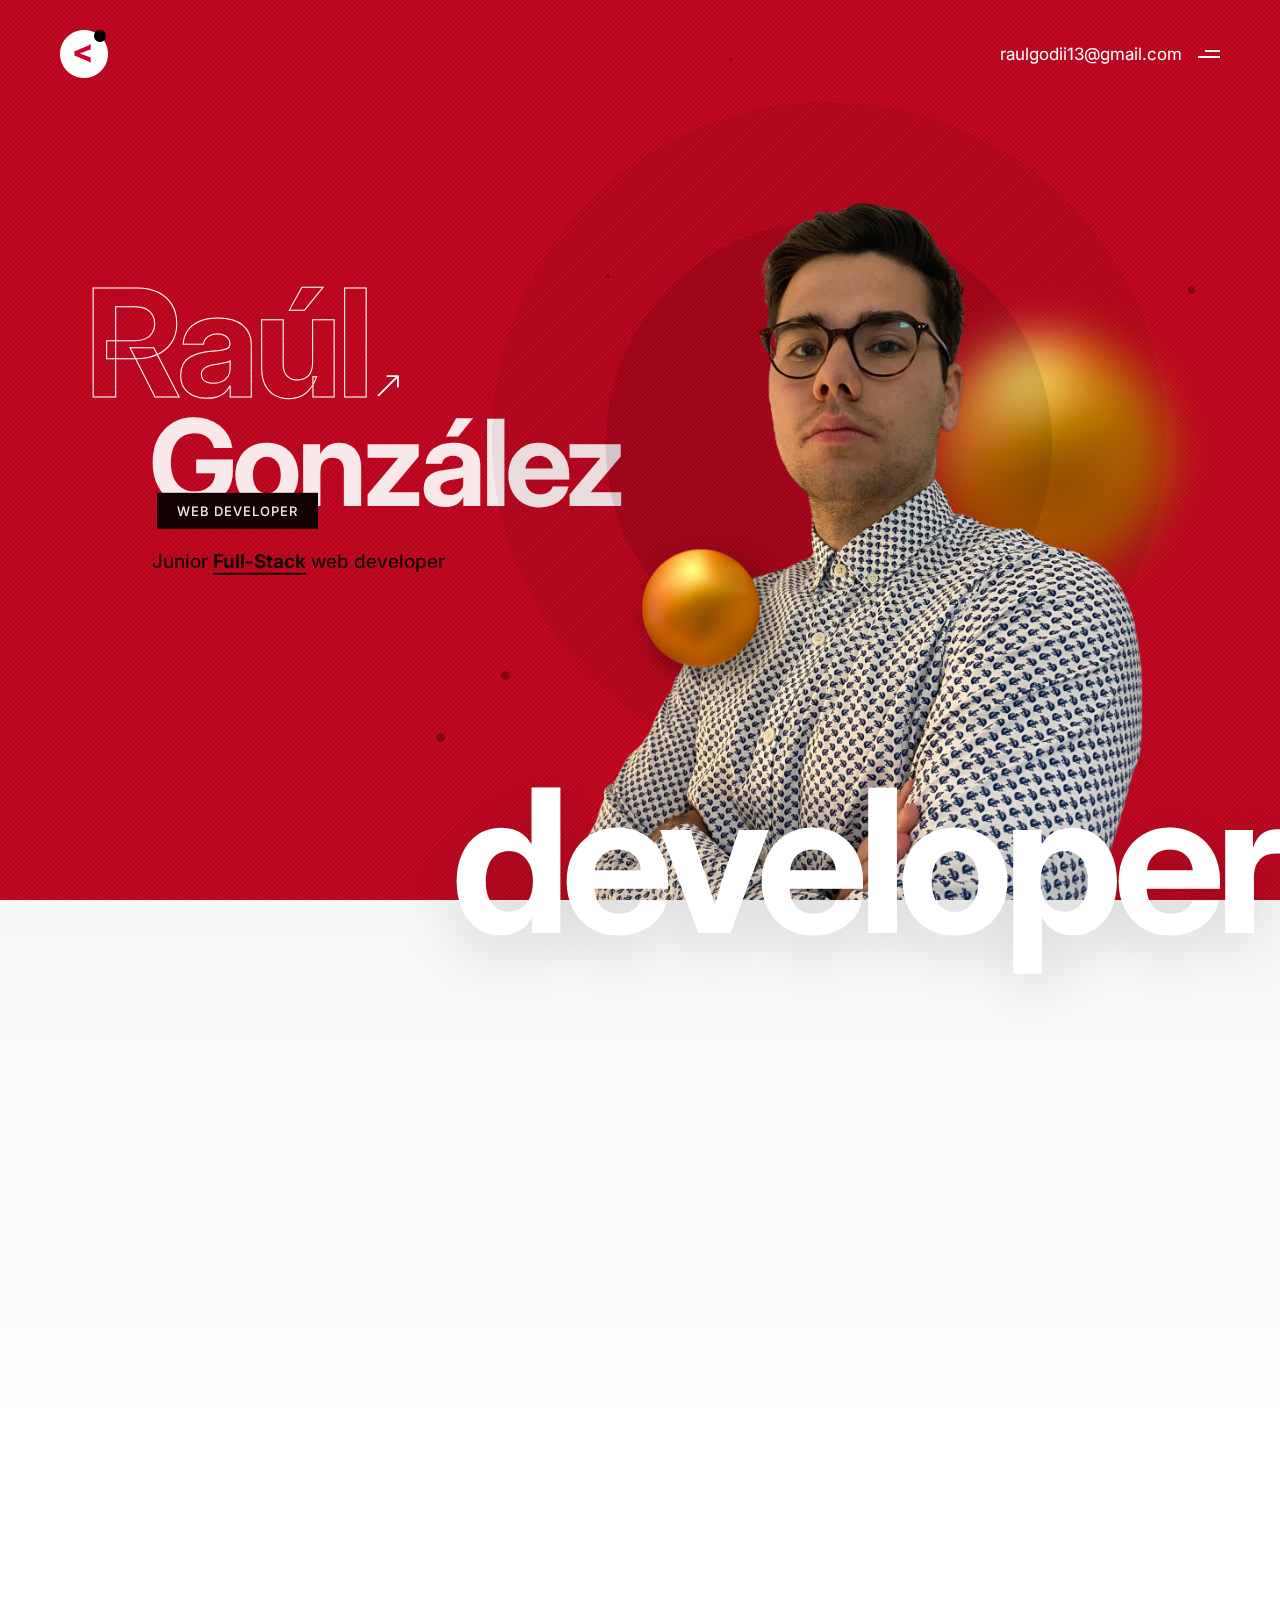
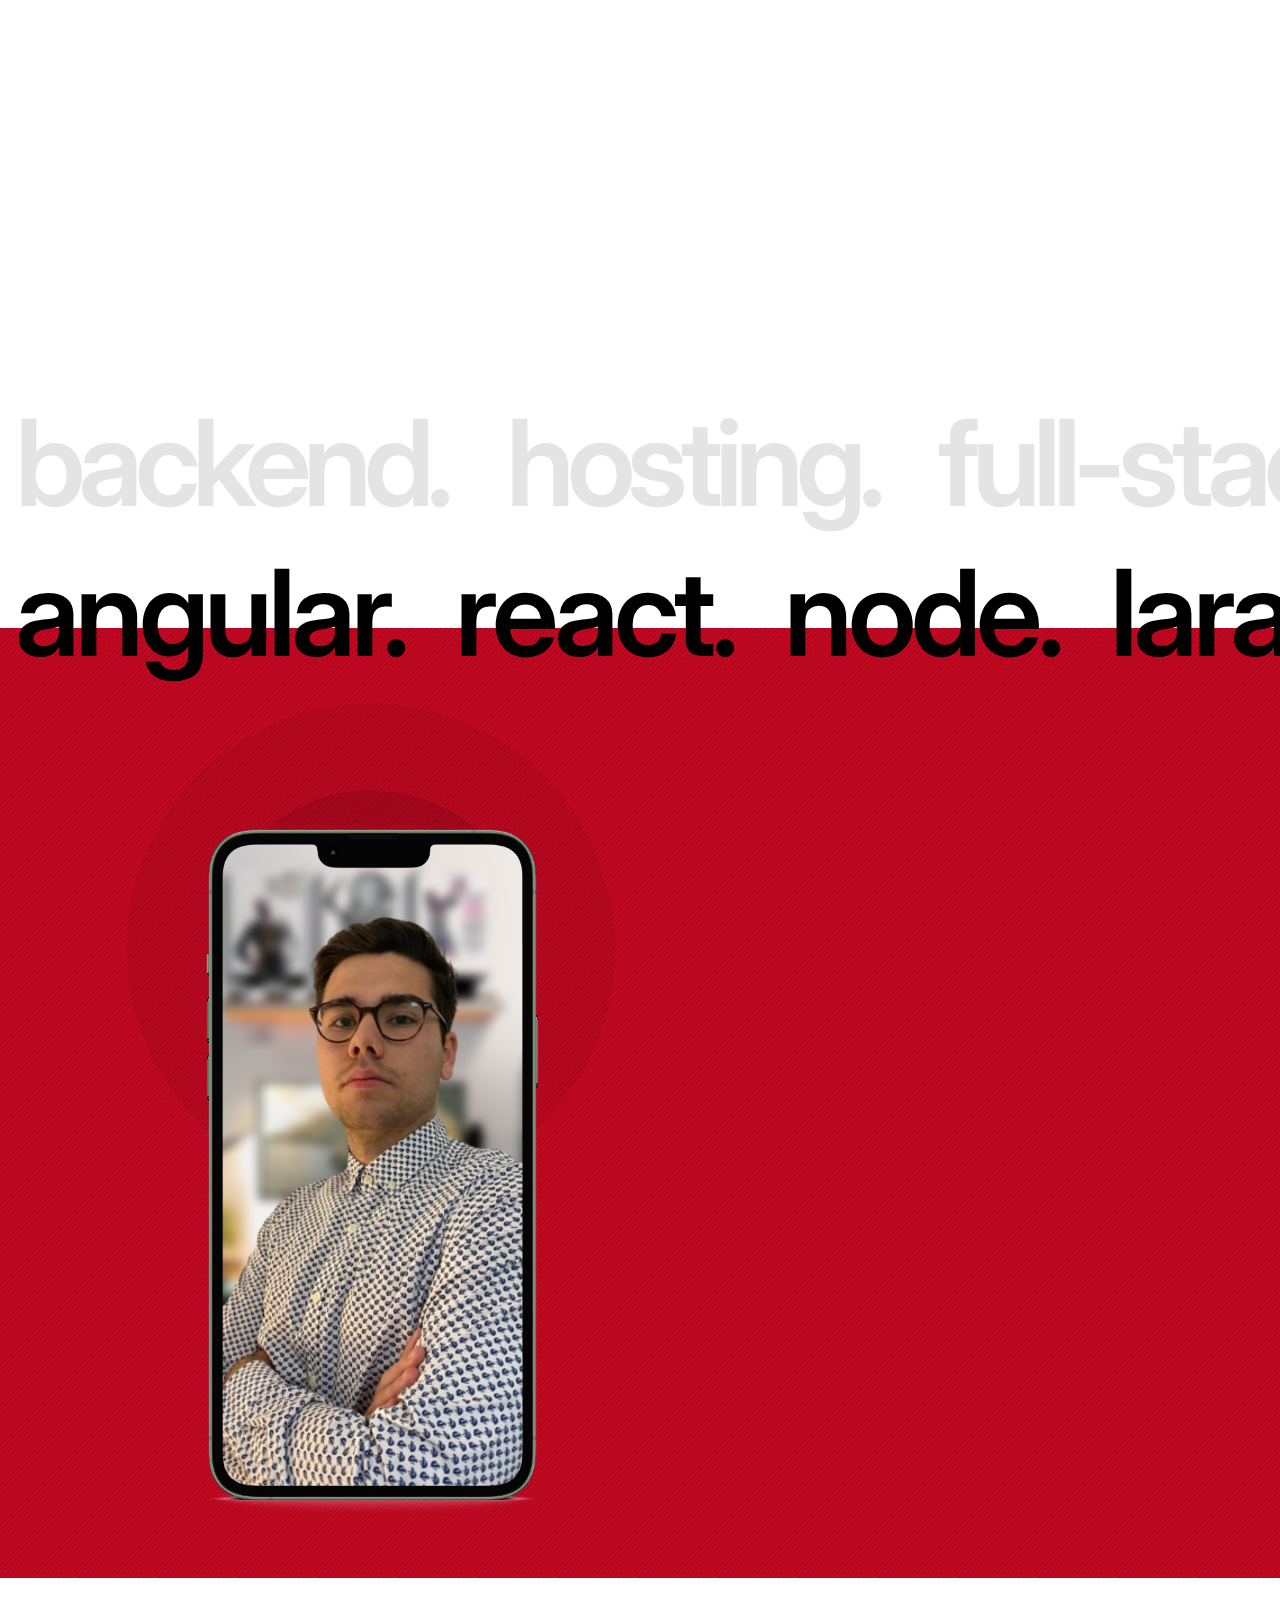
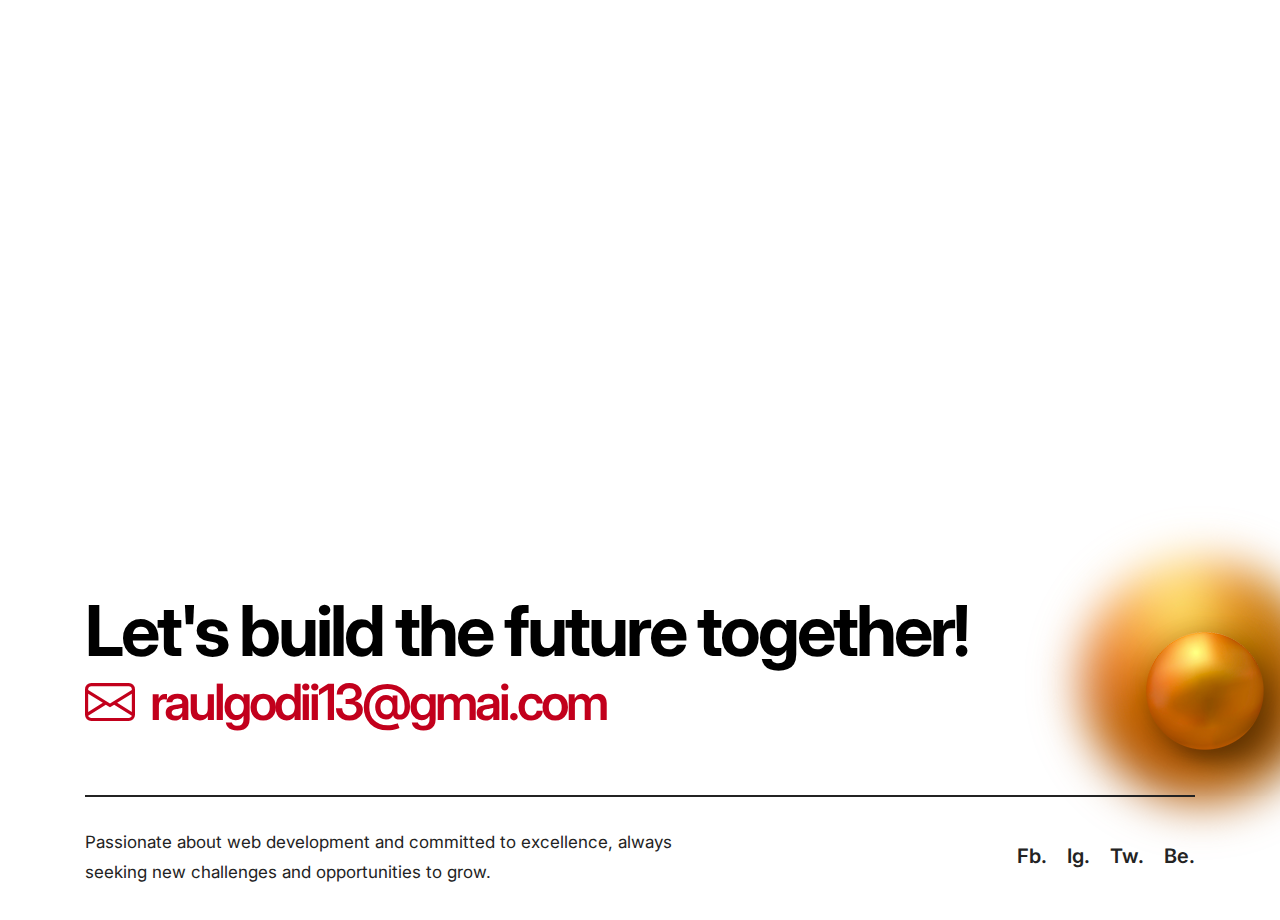
==== index.html @ 65ace3c5 "cryptotracker" ====
<!doctype html>
<html class="no-js" lang="en">

<head>
    <title>Crafto - The Multipurpose HTML5 Template</title>
    <meta charset="utf-8">
    <meta http-equiv="X-UA-Compatible" content="IE=edge" />
    <meta name="author" content="ThemeZaa">
    <meta name="viewport" content="width=device-width,initial-scale=1.0" />
    <meta name="description"
        content="Elevate your online presence with Crafto - a modern, versatile, multipurpose Bootstrap 5 responsive HTML5, SCSS template using highly creative 48+ ready demos.">
    <!-- favicon icon -->
    <link rel="shortcut icon" href="images/favicon.png">
    <link rel="apple-touch-icon" href="images/apple-touch-icon-57x57.png">
    <link rel="apple-touch-icon" sizes="72x72" href="images/apple-touch-icon-72x72.png">
    <link rel="apple-touch-icon" sizes="114x114" href="images/apple-touch-icon-114x114.png">
    <!-- google fonts preconnect -->
    <link rel="preconnect" href="https://fonts.googleapis.com" crossorigin>
    <link rel="preconnect" href="https://fonts.gstatic.com" crossorigin>
    <!-- style sheets and font icons  -->
    <link rel="stylesheet" href="css/vendors.min.css" />
    <link rel="stylesheet" href="css/icon.min.css" />
    <link rel="stylesheet" href="css/style.css" />
    <link rel="stylesheet" href="css/responsive.css" />
    <link rel="stylesheet" href="css/freelancer.css" />
</head>

<body data-mobile-nav-style="classic" class="custom-cursor">
    <!-- start cursor -->
    <div class="cursor-page-inner">
        <div class="circle-cursor circle-cursor-inner"></div>
        <div class="circle-cursor circle-cursor-outer"></div>
    </div>
    <!-- end cursor -->
    <!-- start header -->
    <header>
        <!-- start navigation -->
        <nav class="navbar navbar-expand-lg header-transparent bg-transparent disable-fixed" data-header-hover="dark">
            <div class="container-fluid">
                <div class="col-auto col-lg-2 me-lg-0 me-auto">
                    <a class="navbar-brand" href="index.html">
                        <img src="images/demo-freelancer-logo-white.png"
                            data-at2x="images/demo-freelancer-logo-white@2x.png" alt="" class="default-logo">
                        <img src="images/demo-freelancer-logo-white.png"
                            data-at2x="images/demo-freelancer-logo-white@2x.png" alt="" class="alt-logo">
                        <img src="images/demo-freelancer-logo-white.png"
                            data-at2x="images/demo-freelancer-logo-white@2x.png" alt="" class="mobile-logo">
                    </a>
                </div>
                <div class="col-auto col-lg-3 text-end lg-pe-0">
                    <div class="header-icon">
                        <a href="mailto:raulgodii13@gmail.com" class="text-white">raulgodii13@gmail.com</a>
                        <div class="header-push-button hamburger-push-button icon sm-pe-15px">
                            <div class="push-button">
                                <span></span>
                                <span></span>
                            </div>
                        </div>
                    </div>
                </div>
            </div>
        </nav>
        <!-- end navigation -->
        <!-- start hamburger menu -->
        <div class="push-menu hamburger-nav header-dark hamburger-menu-half bg-dark-gray md-w-60 sm-w-100"
            style="background-image: url(images/demo-gym-and-fitness-menu-bg.jpg)">
            <span class="close-menu text-dark-gray bg-white"><i class="fa-solid fa-xmark"></i></span>
            <div class="d-flex flex-column justify-content-center h-100 ps-18 pb-12 xxl-p-12 sm-p-20px">
                <div class="hamburger-menu menu-list-wrapper w-80 lg-w-100 lg-no-margin sm-mt-auto sm-mb-auto"
                    data-scroll-options='{ "theme": "light" }'>
                    <ul class="menu-item-list fw-500 p-0">
                        <li class="menu-item"><a href="#home" class="inner-link nav-link">Home</a></li>
                        <li class="menu-item"><a href="#about" class="inner-link nav-link">About</a></li>
                        <li class="menu-item"><a href="#work" class="inner-link nav-link">Work</a></li>
                        <li class="menu-item"><a href="#expertise" class="inner-link nav-link">Expertise</a></li>
                        <li class="menu-item"><a href="#awards" class="inner-link nav-link">Awards</a></li>
                        <li class="menu-item"><a href="#contact" class="inner-link nav-link">Contact</a></li>
                    </ul>
                </div>
                <div class="w-90 xxl-w-100 d-none d-lg-inline-block">
                    <div class="row row-cols-1 row-cols-xl-2 menu-address">
                        <div class="col">
                            <span class="text-white fs-16 ls-05px">Contact information</span>
                            <div class="h-1px w-90 lg-w-100 bg-white-transparent-extra-light mt-15px mb-15px"></div>
                            <p class="fs-15 lh-26 w-90 xl-w-100 text-white fw-300">Valdepeñas, CR, España</p>
                        </div>
                        <div class="col">
                            <span class="text-white fs-16 ls-05px">Connect with me</span>
                            <div class="h-1px w-90 xxl-w-100 bg-white-transparent-extra-light mt-15px mb-15px"></div>
                            <p class="fs-15 lh-28 w-90 xxl-w-100 lg-mb-0 fw-300"><a href="mailto:raulgodii13@gmail.com"
                                    class="d-block text-white text-white-hover">raulgodii13@gmail.com</a><a
                                    href="tel:12345678910" class="text-white text-white-hover">+34 694 46 24 79</a></p>
                        </div>
                    </div>
                </div>
                <div class="w-90 xxl-w-100 d-none d-lg-inline-block">
                    <div class="menu-address d-flex align-items-center justify-content-center gap-3">
                        <a href="http://www.linkedin.com" target="_blank"><i
                                class="fa-brands fa-linkedin-in"></i><span></span></a>
                        <a href="http://www.instagram.com" target="_blank"><i
                                class="fa-brands fa-github"></i><span></span></a>
                    </div>
                </div>
            </div>
        </div>
        <!-- end hamburger menu -->
    </header>
    <!-- end header -->
    <!-- start section -->
    <section
        class="full-screen magic-cursor ipad-top-space-margin md-p-0 round-cursor bg-base-color bg-sliding-line overflow-hidden position-relative md-h-850px sm-h-750px"
        id="home">
        <div id="particles-style-01" class="h-100 position-absolute left-0px top-0 w-100" data-particle="true"
            data-particle-options='{"particles": {"number": {"value": 15,"density": {"enable": true,"value_area": 2000}},"color": {"value": ["#000000", "#000000", "#000000", "#000000", "#000000"]},"shape": {"type": "circle","stroke":{"width":0,"color":"#000000"}},"opacity": {"value": 0.3,"random": false,"anim": {"enable": false,"speed": 1,"sync": false}},"size": {"value": 8,"random": true,"anim": {"enable": false,"sync": true}},"line_linked":{"enable":false,"distance":0,"color":"#ffffff","opacity":0.4,"width":1},"move": {"enable": true,"speed":1,"direction": "right","random": false,"straight": false}},"interactivity": {"detect_on": "canvas","events": {"onhover": {"enable": false,"mode": "repulse"},"onclick": {"enable": false,"mode": "push"},"resize": true}},"retina_detect": false}'>
        </div>
        <img src="https://via.placeholder.com/435x468"
            class="position-absolute top-35 left-minus-100px left-img d-none md-d-block"
            data-bottom-top="transform: translateY(-50px)" data-top-bottom="transform: translateY(50px)" alt="">
        <div class="container h-100">
            <div class="row align-items-start align-items-lg-center h-100">
                <div class="col-xl-7 col-lg-9 md-pt-15"
                    data-anime='{ "el": "childs", "translateY": [30, 0], "opacity": [0,1], "duration": 600, "delay": 0, "staggervalue": 300, "easing": "easeOutQuad" }'>
                    <div class="fs-150 sm-fs-120 lh-110 text-white fw-700 ls-minus-5px"><span
                            class="text-outline">Raúl</span><i
                            class="bi bi-arrow-up-right icon-very-medium lh-0 ms-5px"></i></div>
                    <div class="ps-10">
                        <div class="fs-120 sm-fs-100 text-white fw-700 ls-minus-5px">González</div>
                        <div class="top-minus-40px sm-top-minus-20px right-minus-3px sm-right-0px position-relative">
                            <span
                                class="text-white fs-13 lh-36 fw-500 bg-black ps-20px pe-20px text-uppercase d-inline-block ls-1px mb-20px mt-10px ms-5px">Web
                                Developer</span>
                            <div class="fs-19 lh-26 text-black fw-500 w-65 md-w-70 sm-w-100">Junior <span
                                    class="fw-700 text-decoration-line-bottom-medium text-black">Full-Stack</span> web
                                developer</div>
                        </div>
                    </div>
                </div>
                <div
                    class="position-absolute right-100px bottom-minus-100px w-55 md-w-60 xs-w-100 md-right-150px xs-right-0px">
                    <img src="images/demo-freelancer-03.png" class="position-absolute top-20 right-minus-50px" alt=""
                        data-bottom-top="transform: translateY(-150px)" data-top-bottom="transform: translateY(150px)">
                    <img src="images/demo-freelancer-04.png"
                        class="position-absolute top-50 left-150px z-index-9 animation-float" alt=""
                        data-bottom-top="transform: translateY(-50px)" data-top-bottom="transform: translateY(50px)">
                    <div class="atropos" data-atropos>
                        <div class="atropos-scale">
                            <div class="atropos-rotate">
                                <div class="atropos-inner text-center">
                                    <div data-atropos-offset="-5" class="position-absolute left-0px right-0px">
                                        <img src="images/demo-freelancer-01.png" alt="">
                                    </div>
                                    <img data-atropos-offset="5" class="position-relative max-h" src="images/me.png"
                                        alt="">
                                </div>
                            </div>
                        </div>
                    </div>
                </div>
            </div>
        </div>
    </section>
    <!-- end section -->
    <!-- start section -->
    <section id="about" class="big-section bg-gradient-top-very-light-gray pb-0 sm-pt-0">
        <div class="overlap-section mb-2 top-minus-40px position-relative z-index-9 md-mb-0">
            <div class="fs-335 text-white fw-700 ls-minus-10px md-ls-minus-5px text-end text-shadow-large">developer
            </div>
        </div>
        <div class="container">
            <div class="row">
                <div class="col-12">
                    <div class="row align-items-center mb-6"
                        data-anime='{ "opacity": [0,1], "duration": 600, "delay": 0, "staggervalue": 300, "easing": "easeOutQuad" }'>
                        <div class="col-10">
                            <span class="text-base-color fw-700 text-uppercase fs-14 ls-05px">About Raúl González</span>
                        </div>
                        <div class="col-2 text-end">
                            <span class="text-base-color fs-14 fw-700">01</span>
                        </div>
                        <div class="col-12 mt-5px">
                            <div class="separator-line-2px w-100 d-block bg-base-color"></div>
                        </div>
                    </div>
                    <div class="row mb-6">
                        <div class="col-xl-4 col-lg-5"
                            data-anime='{ "el": "childs", "translateY": [30, 0], "opacity": [0,1], "duration": 600, "delay": 0, "staggervalue": 300, "easing": "easeOutQuad" }'>
                            <h4 class="fw-700 ls-minus-1px mb-20px">[JUNIOR] Full-Stack Web Developer
                            </h4>
                            <p class="w-85 lg-w-100">Web development lover with three years of experience.
                                <br>
                                My ambition, commitment and adaptability
                                drive me to learn and grow constantly.
                            </p>
                        </div>
                        <div class="col-xl-8 col-lg-7"
                            data-anime='{ "el": "childs", "translateY": [30, 0], "opacity": [0,1], "duration": 600, "delay": 0, "staggervalue": 300, "easing": "easeOutQuad" }'>
                            <div
                                class="row align-items-center border-bottom border-color-light-medium-gray mb-30px pb-30px">
                                <div class="col-md-3">
                                    <div class="fs-18 fw-600">Experience</div>
                                </div>
                                <div class="col-md-9 last-paragraph-no-margin">
                                    <p> Throughout my career, I have developed <strong>numerous full-stack web
                                            applications</strong>,
                                        delivering <strong>efficient and scalable solutions</strong>.</p>
                                </div>
                            </div>
                            <div
                                class="row align-items-center border-bottom border-color-light-medium-gray mb-30px pb-30px">
                                <div class="col-md-3">
                                    <div class="fs-18 fw-600">Certificates</div>
                                </div>
                                <div class="col-md-9 last-paragraph-no-margin">
                                    <p>I have completed certifications and courses in <strong>Google Workspace Add-ons,
                                            React,
                                            Laravel, Frontend Development</strong>, and hold <strong>degree in Web
                                            Development</strong></p>
                                </div>
                            </div>
                            <div class="row align-items-center">
                                <div class="col-md-3">
                                    <div class="fs-18 fw-600">Philosophy</div>
                                </div>
                                <div class="col-md-9 last-paragraph-no-margin">
                                    <p> I am <strong>dedicated, professional</strong>, and always <strong>ready to take
                                            on new challenges</strong> with a
                                        positive attitude and commitment to excellence.</p>
                                </div>
                            </div>
                        </div>
                    </div>
                    <div class="row row-cols-1 row-cols-lg-4 row-cols-md-2"
                        data-anime='{ "el": "childs", "translateY": [30, 0], "opacity": [0,1], "duration": 600, "delay": 0, "staggervalue": 300, "easing": "easeOutQuad" }'>
                        <div class="col last-paragraph-no-margin lg-mb-30px">
                            <span class="fw-600">Expertise</span>
                            <p>Designing and web</p>
                        </div>
                        <div class="col last-paragraph-no-margin lg-mb-30px">
                            <span class="fw-600">Born in</span>
                            <p>Valdepeñas, Ciudad Real</p>
                        </div>
                        <div class="col last-paragraph-no-margin sm-mb-30px">
                            <span class="fw-600">Date of birth</span>
                            <p>21 January 2003</p>
                        </div>
                        <div class="col last-paragraph-no-margin">
                            <span class="fw-600">Education</span>
                            <p>Grado Superior - DAW</p>
                        </div>
                    </div>
                </div>
            </div>
        </div>
    </section>
    <!-- end section -->
    <!-- start section -->
    <section id="work" class="pb-0">
        <div class="container">
            <div class="row">
                <div class="col-md-12">
                    <div class="row align-items-center mb-6"
                        data-anime='{ "opacity": [0,1], "duration": 600, "delay": 0, "staggervalue": 300, "easing": "easeOutQuad" }'>
                        <div class="col-10">
                            <span class="text-base-color fw-700 text-uppercase fs-14 ls-05px">Latest projects</span>
                        </div>
                        <div class="col-2 text-end">
                            <span class="text-base-color fs-14 fw-700">02</span>
                        </div>
                        <div class="col-12 mt-5px">
                            <div class="separator-line-2px w-100 d-block bg-base-color"></div>
                        </div>
                    </div>
                    <div class="row">
                        <div class="col-12 filter-content">
                            <ul class="portfolio-transform portfolio-wrapper grid grid-4col xxl-grid-4col xl-grid-4col lg-grid-4col md-grid-2col sm-grid-2col xs-grid-1col gutter-large"
                                style="position: relative; height: 1348px;">
                                <li class="grid-sizer"></li>
                                <!-- start portfolio item -->
                                <li class="grid-item grid-item-double selected digital"
                                    style="position: absolute; left: 0%; top: 0px;">
                                    <div class="portfolio-box mousetip-wrapper">
                                        <a href="cvbuilder.html">
                                            <div class="portfolio-image overflow-hidden">
                                                <img src="images/project1.png" alt="" data-no-retina="">
                                            </div>
                                            <div class="caption bg-white border-radius-4px text-uppercase alt-font"
                                                style="top: 38.5px; left: 1200px;">
                                                <span class="text-dark-gray fw-600 lh-12 d-block">CV Builder</span>
                                                <span class="fs-12 lh-initial text-medium-gray">React + Node.js</span>
                                            </div>
                                        </a>
                                    </div>
                                </li>
                                <!-- end portfolio item -->
                                <!-- start portfolio item -->
                                <li class="grid-item grid-item-double web digital"
                                    style="position: absolute; left: 50%; top: 0px;">
                                    <div class="portfolio-box mousetip-wrapper">
                                        <a href="chatonline.html">
                                            <div class="portfolio-image overflow-hidden">
                                                <img src="images/project2.png" alt="" data-no-retina="">
                                            </div>
                                            <div class="caption bg-white border-radius-4px text-uppercase alt-font"
                                                style="top: 20.5px; left: 655.5px;">
                                                <span class="text-dark-gray fw-600 lh-12 d-block">Chat Online</span>
                                                <span class="fs-12 lh-initial text-medium-gray">Node.js</span>
                                            </div>
                                        </a>
                                    </div>
                                </li>
                                <!-- end portfolio item -->
                                <!-- start portfolio item -->
                                <li class="grid-item selected branding"
                                    style="position: absolute; left: 50%; top: 344.5px;">
                                    <div class="portfolio-box mousetip-wrapper">
                                        <a href="cryptotracker.html">
                                            <div class="portfolio-image overflow-hidden">
                                                <img src="images/project3.png" alt="" data-no-retina="">
                                            </div>
                                            <div class="caption bg-white border-radius-4px text-uppercase alt-font"
                                                style="top: 124px; left: 107px;">
                                                <span class="text-dark-gray fw-600 lh-12 d-block">CryptoTracker</span>
                                                <span class="fs-12 lh-initial text-medium-gray">Angular +
                                                    Firebase</span>
                                            </div>
                                        </a>
                                    </div>
                                </li>
                                <!-- end portfolio item -->
                                <!-- start portfolio item -->
                                <li class="grid-item selected digital"
                                    style="position: absolute; left: 75%; top: 344.5px;">
                                    <div class="portfolio-box mousetip-wrapper">
                                        <a href="demo-branding-agency-single-project-slider.html">
                                            <div class="portfolio-image overflow-hidden">
                                                <img src="images/project4.png" alt="" data-no-retina="">
                                            </div>
                                            <div class="caption bg-white border-radius-4px text-uppercase alt-font">
                                                <span class="text-dark-gray fw-600 lh-12 d-block">To-Do list</span>
                                                <span class="fs-12 lh-initial text-medium-gray">Vue + Firebase</span>
                                            </div>
                                        </a>
                                    </div>
                                </li>
                                <!-- end portfolio item -->
                                <!-- start portfolio item -->
                                <li class="grid-item grid-item-double web branding"
                                    style="position: absolute; left: 0%; top: 669px;">
                                    <div class="portfolio-box mousetip-wrapper">
                                        <a href="ponggame.html">
                                            <div class="portfolio-image overflow-hidden">
                                                <img src="images/project5.png" alt="" data-no-retina="">
                                            </div>
                                            <div class="caption bg-white border-radius-4px text-uppercase alt-font"
                                                style="top: 41.5px; left: 1152px;">
                                                <span class="text-dark-gray fw-600 lh-12 d-block">Pong Game</span>
                                                <span class="fs-12 lh-initial text-medium-gray">HTML + JS + CSS</span>
                                            </div>
                                        </a>
                                    </div>
                                </li>
                                <!-- end portfolio item -->
                                <!-- start portfolio item -->
                                <li class="grid-item grid-item-double"
                                    style="position: absolute; left: 50%; top: 679px;">
                                    <div class="portfolio-box mousetip-wrapper">
                                        <a href="demo-branding-agency-single-project-slider.html">
                                            <div class="portfolio-image overflow-hidden">
                                                <img src="images/project7.png" alt="" data-no-retina="">
                                            </div>
                                            <div class="caption bg-white border-radius-4px text-uppercase alt-font">
                                                <span class="text-dark-gray fw-600 lh-12 d-block">Sticky Notes</span>
                                                <span class="fs-12 lh-initial text-medium-gray">JS + HTML + CSS</span>
                                            </div>
                                        </a>
                                    </div>
                                </li>
                                <!-- end portfolio item -->
                                <!-- start portfolio item -->
                                <li class="grid-item selected digital"
                                    style="position: absolute; left: 0%; top: 1013.5px;">
                                    <div class="portfolio-box mousetip-wrapper">
                                        <a href="demo-branding-agency-single-project-slider.html">
                                            <div class="portfolio-image overflow-hidden">
                                                <img src="images/project6.png" alt="" data-no-retina="">
                                            </div>
                                            <div class="caption bg-white border-radius-4px text-uppercase alt-font"
                                                style="top: 389px; left: 559px;">
                                                <span class="text-dark-gray fw-600 lh-12 d-block">ScreenHunt</span>
                                                <span class="fs-12 lh-initial text-medium-gray">JS + AJAX + API</span>
                                            </div>
                                        </a>
                                    </div>
                                </li>
                                <!-- end portfolio item -->
                                <!-- start portfolio item -->
                                <li class="grid-item selected branding"
                                    style="position: absolute; left: 25%; top: 1013.5px;">
                                    <div class="portfolio-box mousetip-wrapper">
                                        <a href="demo-branding-agency-single-project-slider.html">
                                            <div class="portfolio-image overflow-hidden">
                                                <img src="images/project8.png" alt="" data-no-retina="">
                                            </div>
                                            <div class="caption bg-white border-radius-4px text-uppercase alt-font"
                                                style="top: 160px; left: 535.5px;">
                                                <span class="text-dark-gray fw-600 lh-12 d-block">Portfolio
                                                    Template</span>
                                                <span class="fs-12 lh-initial text-medium-gray">HTML + CSS</span>
                                            </div>
                                        </a>
                                    </div>
                                </li>
                                <!-- end portfolio item -->
                            </ul>
                        </div>
                    </div>
                </div>
            </div>
        </div>
    </section>
    <!-- end section -->
    <!-- start section -->
    <section class="overflow-hidden position-relative half-section overlap-height pb-0">
        <div class="container-fluid overlap-gap-section">
            <div class="row position-relative">
                <div class="col swiper swiper-width-auto text-center pb-30px sm-pb-0px"
                    data-slider-options='{ "slidesPerView": "auto", "spaceBetween":60, "speed": 8000, "loop": true, "autoplay": { "delay":0, "disableOnInteraction": false }, "allowTouchMove": false, "effect": "slide" }'>
                    <div class="swiper-wrapper marquee-slide">
                        <!-- start client item -->
                        <div class="swiper-slide">
                            <div
                                class="fs-180 xl-fs-120 sm-fs-80 text-extra-medium-gray fw-600 ls-minus-8px sm-ls-minus-4px word-break-normal">
                                frontend.</div>
                        </div>
                        <!-- end client item -->
                        <!-- start client item -->
                        <div class="swiper-slide">
                            <div
                                class="fs-180 xl-fs-120 sm-fs-80 text-extra-medium-gray fw-600 ls-minus-8px sm-ls-minus-4px word-break-normal">
                                backend.</div>
                        </div>
                        <!-- end client item -->
                        <!-- end client item -->
                        <!-- start client item -->
                        <div class="swiper-slide">
                            <div
                                class="fs-180 xl-fs-120 sm-fs-80 text-extra-medium-gray fw-600 ls-minus-8px sm-ls-minus-4px word-break-normal">
                                hosting.</div>
                        </div>
                        <!-- end client item -->
                        <!-- start client item -->
                        <div class="swiper-slide">
                            <div
                                class="fs-180 xl-fs-120 sm-fs-80 text-extra-medium-gray fw-600 ls-minus-8px sm-ls-minus-4px word-break-normal">
                                full-stack.</div>
                        </div>
                        <!-- end client item -->
                        <!-- start client item -->
                        <div class="swiper-slide">
                            <div
                                class="fs-180 xl-fs-120 sm-fs-80 text-extra-medium-gray fw-600 ls-minus-8px sm-ls-minus-4px word-break-normal">
                                growth.</div>
                        </div>
                        <!-- end client item -->
                        <!-- start client item -->
                        <div class="swiper-slide">
                            <div
                                class="fs-180 xl-fs-120 sm-fs-80 text-extra-medium-gray fw-600 ls-minus-8px sm-ls-minus-4px word-break-normal">
                                web.</div>
                        </div>
                        <!-- end client item -->
                        <!-- start client item -->
                        <div class="swiper-slide">
                            <div
                                class="fs-180 xl-fs-120 sm-fs-80 text-extra-medium-gray fw-600 ls-minus-8px sm-ls-minus-4px word-break-normal">
                                development.</div>
                        </div>
                        <!-- end client item -->
                        <!-- start client item -->
                        <div class="swiper-slide">
                            <div
                                class="fs-180 xl-fs-120 sm-fs-80 text-extra-medium-gray fw-600 ls-minus-8px sm-ls-minus-4px word-break-normal">
                                efficiency.</div>
                        </div>
                        <!-- end client item -->
                    </div>
                </div>
            </div>
        </div>
    </section>
    <!-- end section -->
    <!-- start section -->
    <section class="bg-base-color bg-sliding-line position-relative pb-0">
        <div class="container-fluid overlap-section">
            <div class="row position-relative">
                <div class="col swiper swiper-width-auto text-center pb-30px sm-pb-0px"
                    data-slider-options='{ "slidesPerView": "auto", "spaceBetween":50, "speed": 8000, "loop": true, "autoplay": { "delay":0, "disableOnInteraction": false, "reverseDirection": true }, "allowTouchMove": false, "effect": "slide" }'>
                    <div class="swiper-wrapper marquee-slide">
                        <!-- start client item -->
                        <div class="swiper-slide">
                            <div
                                class="fs-150 xl-fs-120 sm-fs-80 text-black fw-600 ls-minus-5px sm-ls-minus-4px word-break-normal">
                                react.</div>
                        </div>
                        <!-- end client item -->
                        <!-- start client item -->
                        <div class="swiper-slide">
                            <div
                                class="fs-150 xl-fs-120 sm-fs-80 text-black fw-600 ls-minus-5px sm-ls-minus-4px word-break-normal">
                                node.</div>
                        </div>
                        <!-- end client item -->
                        <!-- start client item -->
                        <div class="swiper-slide">
                            <div
                                class="fs-150 xl-fs-120 sm-fs-80 text-black fw-600 ls-minus-5px sm-ls-minus-4px word-break-normal">
                                laravel.</div>
                        </div>
                        <!-- end client item -->
                        <!-- start client item -->
                        <div class="swiper-slide">
                            <div
                                class="fs-150 xl-fs-120 sm-fs-80 text-black fw-600 ls-minus-5px sm-ls-minus-4px word-break-normal">
                                wordpress.</div>
                        </div>
                        <!-- end client item -->
                        <!-- start client item -->
                        <div class="swiper-slide">
                            <div
                                class="fs-150 xl-fs-120 sm-fs-80 text-black fw-600 ls-minus-5px sm-ls-minus-4px word-break-normal">
                                php.</div>
                        </div>
                        <!-- end client item -->
                        <!-- start client item -->
                        <div class="swiper-slide">
                            <div
                                class="fs-150 xl-fs-120 sm-fs-80 text-black fw-600 ls-minus-5px sm-ls-minus-4px word-break-normal">
                                javascript.</div>
                        </div>
                        <!-- end client item -->
                        <!-- start client item -->
                        <div class="swiper-slide">
                            <div
                                class="fs-150 xl-fs-120 sm-fs-80 text-black fw-600 ls-minus-5px sm-ls-minus-4px word-break-normal">
                                vue.</div>
                        </div>
                        <!-- end client item -->
                        <!-- start client item -->
                        <div class="swiper-slide">
                            <div
                                class="fs-150 xl-fs-120 sm-fs-80 text-black fw-600 ls-minus-5px sm-ls-minus-4px word-break-normal">
                                angular.</div>
                        </div>
                        <!-- end client item -->
                    </div>
                </div>
            </div>
        </div>
        <div id="expertise" class="container overflow-y-hidden">
            <div class="row align-items-end flex-column-reverse flex-lg-row">
                <div class="col-lg-7 position-relative overflow-hidden">
                    <div class="outside-box-bottom-2 outside-box-left-5">
                        <div class="atropos" data-atropos>
                            <div class="atropos-scale">
                                <div class="atropos-rotate">
                                    <div class="atropos-inner text-center overflow-visible">
                                        <div data-atropos-offset="-1" class="position-absolute left-0px right-0px">
                                            <img src="images/demo-freelancer-01.png" class="w-70" alt="">
                                        </div>
                                        <img data-atropos-offset="5" class="position-relative max-h"
                                            src="images/me2.png" alt="">
                                    </div>
                                </div>
                            </div>
                        </div>
                    </div>
                </div>
                <div class="col-lg-5 mb-6 mt-6 md-mb-0"
                    data-anime='{ "el": "childs", "translateY": [30, 0], "opacity": [0,1], "duration": 600, "delay": 0, "staggervalue": 300, "easing": "easeOutQuad" }'>
                    <h4 class="fw-600 text-white mb-20px ls-minus-1px">Skills and Expertise</h4>
                    <p class="w-90 text-black xl-w-100">I possess a broad range of technical skills in web development,
                        enabling me to build dynamic, scalable, and efficient web applications. Below are some of the
                        key technologies I work with:</p>
                    <ul class="p-0 m-0 list-style-06 fw-500">
                        <li class="text-black mb-3"><span class="text-uppercase me-2 text-white fw-600">Frontend.</span>React, Vue,
                            Angular, HTML5, CSS3, Bootstrap, JavaScript</li>
                        <li class="text-black mb-3"><span class="text-uppercase me-2 text-white fw-600">Backend.</span>Node.js,
                            Express.js, Laravel, Symfony, PHP, APIs RESTful</li>
                        <li class="text-black mb-3"><span class="text-uppercase me-2 text-white fw-600">Databases.</span>MongoDB,
                            MySQL, MariaDB, Oracle, PL/SQL</li>
                        <li class="text-black mb-3"><span class="text-uppercase me-2 text-white fw-600">Programming.</span>Java, C, C++</li>
                        <li class="text-black mb-3"><span class="text-uppercase me-2 text-white fw-600">Development Tools.</span>Git/GitHub, Firebase, Postman, Figma, TypeScript, AJAX, WordPress</li>
                        <li class="text-black"><span class="text-uppercase me-2 text-white fw-600">Other.</span>Google Workspace Add-ons Development</li>
                    </ul>
                </div>
            </div>
        </div>
    </section>
    <!-- end section -->
    <!-- start section -->
    <section id="awards" class="pb-0">
        <div class="container">
            <div class="row">
                <div class="col-md-12">
                    <div class="row align-items-center mb-6"
                        data-anime='{ "opacity": [0,1], "duration": 600, "delay": 0, "staggervalue": 300, "easing": "easeOutQuad" }'>
                        <div class="col-10">
                            <span class="text-base-color fw-700 text-uppercase fs-14 ls-05px">Certifications</span>
                        </div>
                        <div class="col-2 text-end">
                            <span class="text-base-color fs-14 fw-700">03</span>
                        </div>
                        <div class="col-12 mt-5px">
                            <div class="separator-line-2px w-100 d-block bg-base-color"></div>
                        </div>
                    </div>
                    <div class="row">
                        <div class="col-xl-4 col-lg-5 last-paragraph-no-margin md-mb-30px"
                            data-anime='{ "el": "childs", "translateY": [30, 0], "opacity": [0,1], "duration": 600, "delay": 0, "staggervalue": 300, "easing": "easeOutQuad" }'>
                            <h4 class="fw-700 ls-minus-1px mb-20px">Training and Credentials
                            </h4>
                            <p class="w-85 lg-w-100">My commitment to professional excellence is reflected in the
                                certifications and courses I have completed.</p>
                        </div>
                        <div class="col-xl-8 col-lg-7"
                            data-anime='{ "el": "childs", "translateY": [30, 0], "opacity": [0,1], "duration": 600, "delay": 0, "staggervalue": 300, "easing": "easeOutQuad" }'>
                            <div class="row g-0">
                                <div class="col-2 text-center align-self-center">
                                    <span class="text-dark-gray fs-14 fw-600">2024</span>
                                </div>
                                <div
                                    class="col-8 last-paragraph-no-margin ps-30px pe-30px pt-15px pb-15px border-start border-color-light-medium-gray">
                                    <p>React from Beginner to Expert - <span class="fw-600 text-dark-gray">Udemy</span>
                                    </p>
                                </div>
                                <div class="col-2 align-self-center text-center">
                                    <span class="text-dark-gray fs-14 fw-600">+50h</span>
                                </div>
                            </div>
                            <div class="row border-top border-color-light-medium-gray g-0">
                                <div class="col-2 text-center align-self-center">
                                    <span class="text-dark-gray fs-14 fw-600">2024</span>
                                </div>
                                <div
                                    class="col-8 last-paragraph-no-margin ps-30px pe-30px pt-15px pb-15px border-start border-color-light-medium-gray">
                                    <p>Expert Laravel Course - <span class="fw-600 text-dark-gray">OpenWebinars</span>
                                    </p>
                                </div>
                                <div class="col-2 align-self-center text-center">
                                    <span class="text-dark-gray fs-14 fw-600">+30h</span>
                                </div>
                            </div>
                            <div class="row border-top border-color-light-medium-gray g-0">
                                <div class="col-2 text-center align-self-center">
                                    <span class="text-dark-gray fs-14 fw-600">2024</span>
                                </div>
                                <div
                                    class="col-8 last-paragraph-no-margin ps-30px pe-30px pt-15px pb-15px border-start border-color-light-medium-gray">
                                    <p>Google Workspace Add-ons Development - <span
                                            class="fw-600 text-dark-gray">Boluda.com</span></p>
                                </div>
                                <div class="col-2 align-self-center text-center">
                                    <span class="text-dark-gray fs-14 fw-600">+20h</span>
                                </div>
                            </div>
                            <div class="row border-top g-0">
                                <div class="col-2 text-center align-self-center">
                                    <span class="text-dark-gray fs-14 fw-600">2023</span>
                                </div>
                                <div
                                    class="col-8 last-paragraph-no-margin ps-30px pe-30px pt-15px pb-15px border-start border-color-light-medium-gray">
                                    <p>Frontend Development Course - <span class="fw-600 text-dark-gray">Udemy</span>
                                    </p>
                                </div>
                                <div class="col-2 align-self-center text-center">
                                    <span class="text-dark-gray fs-14 fw-600">+40h</span>
                                </div>
                            </div>
                            <div class="row border-top g-0">
                                <div class="col-2 text-center align-self-center">
                                    <span class="text-dark-gray fs-14 fw-600">2023</span>
                                </div>
                                <div
                                    class="col-8 last-paragraph-no-margin ps-30px pe-30px pt-15px pb-15px border-start border-color-light-medium-gray">
                                    <p>WordPress from Beginner - <span class="fw-600 text-dark-gray">Udemy</span></p>
                                </div>
                                <div class="col-2 align-self-center text-center">
                                    <span class="text-dark-gray fs-14 fw-600">+20h</span>
                                </div>
                            </div>
                        </div>
                    </div>
                </div>
            </div>
        </div>
    </section>
    <!-- end section -->
    <!-- start footer -->
    <footer id="contact" class="position-relative overflow-hidden pb-0">
        <img src="images/demo-freelancer-03.png" class="position-absolute top-0px right-minus-100px" alt="">
        <div class="container position-relative">
            <img src="images/demo-freelancer-04.png"
                class="position-absolute top-20px right-minus-100px d-none d-md-block" alt="">
            <div class="row">
                <div class="col-md-12 position-relative">
                    <div class="fs-70 md-fs-50 sm-fs-40 ls-minus-3px fw-700 text-black mb-10px sm-ls-minus-1px">Let's
                        build the future together!</div>
                    <div class="d-inline-block">
                        <i
                            class="bi bi-envelope icon-extra-large md-icon-large me-10px text-base-color align-middle"></i>
                        <a href="mailto:raulgodii13@gmai.com"
                            class="fs-50 sm-fs-40 text-base-color fw-600 align-middle ls-minus-3px sm-ls-minus-1px">raulgodii13@gmai.com</a>
                    </div>
                </div>
            </div>
            <div class="row g-0 align-items-center border-top border-2 border-color-dark-gray pt-30px mt-6 mb-3">
                <div class="col-md-7 last-paragraph-no-margin sm-mb-20px">
                    <p>Passionate about web development and committed to excellence, always seeking new challenges and
                        opportunities to grow.</p>
                </div>
                <div class="col-md-5 elements-social social-text-style-01 text-start text-md-end sm-mb-20px">
                    <ul class="medium-icon dark fw-600">
                        <li><a class="facebook" href="https://www.facebook.com/" target="_blank">Fb.</a></li>
                        <li><a class="instagram" href="http://www.instagram.com" target="_blank">Ig.</a></li>
                        <li><a class="twitter" href="http://www.twitter.com" target="_blank">Tw.</a></li>
                        <li><a class="behance" href="http://www.behance.com/" target="_blank">Be.</a></li>
                    </ul>
                </div>
            </div>
        </div>
    </footer>
    <!-- end footer -->
    <!-- start scroll progress -->
    <div class="scroll-progress d-none d-xxl-block">
        <a href="#" class="scroll-top" aria-label="scroll">
            <span class="scroll-text">Scroll</span><span class="scroll-line"><span class="scroll-point"></span></span>
        </a>
    </div>
    <!-- end scroll progress -->
    <!-- javascript libraries -->
    <script type="text/javascript" src="js/jquery.js"></script>
    <script type="text/javascript" src="js/vendors.min.js"></script>
    <script type="text/javascript" src="js/main.js"></script>
</body>

</html>
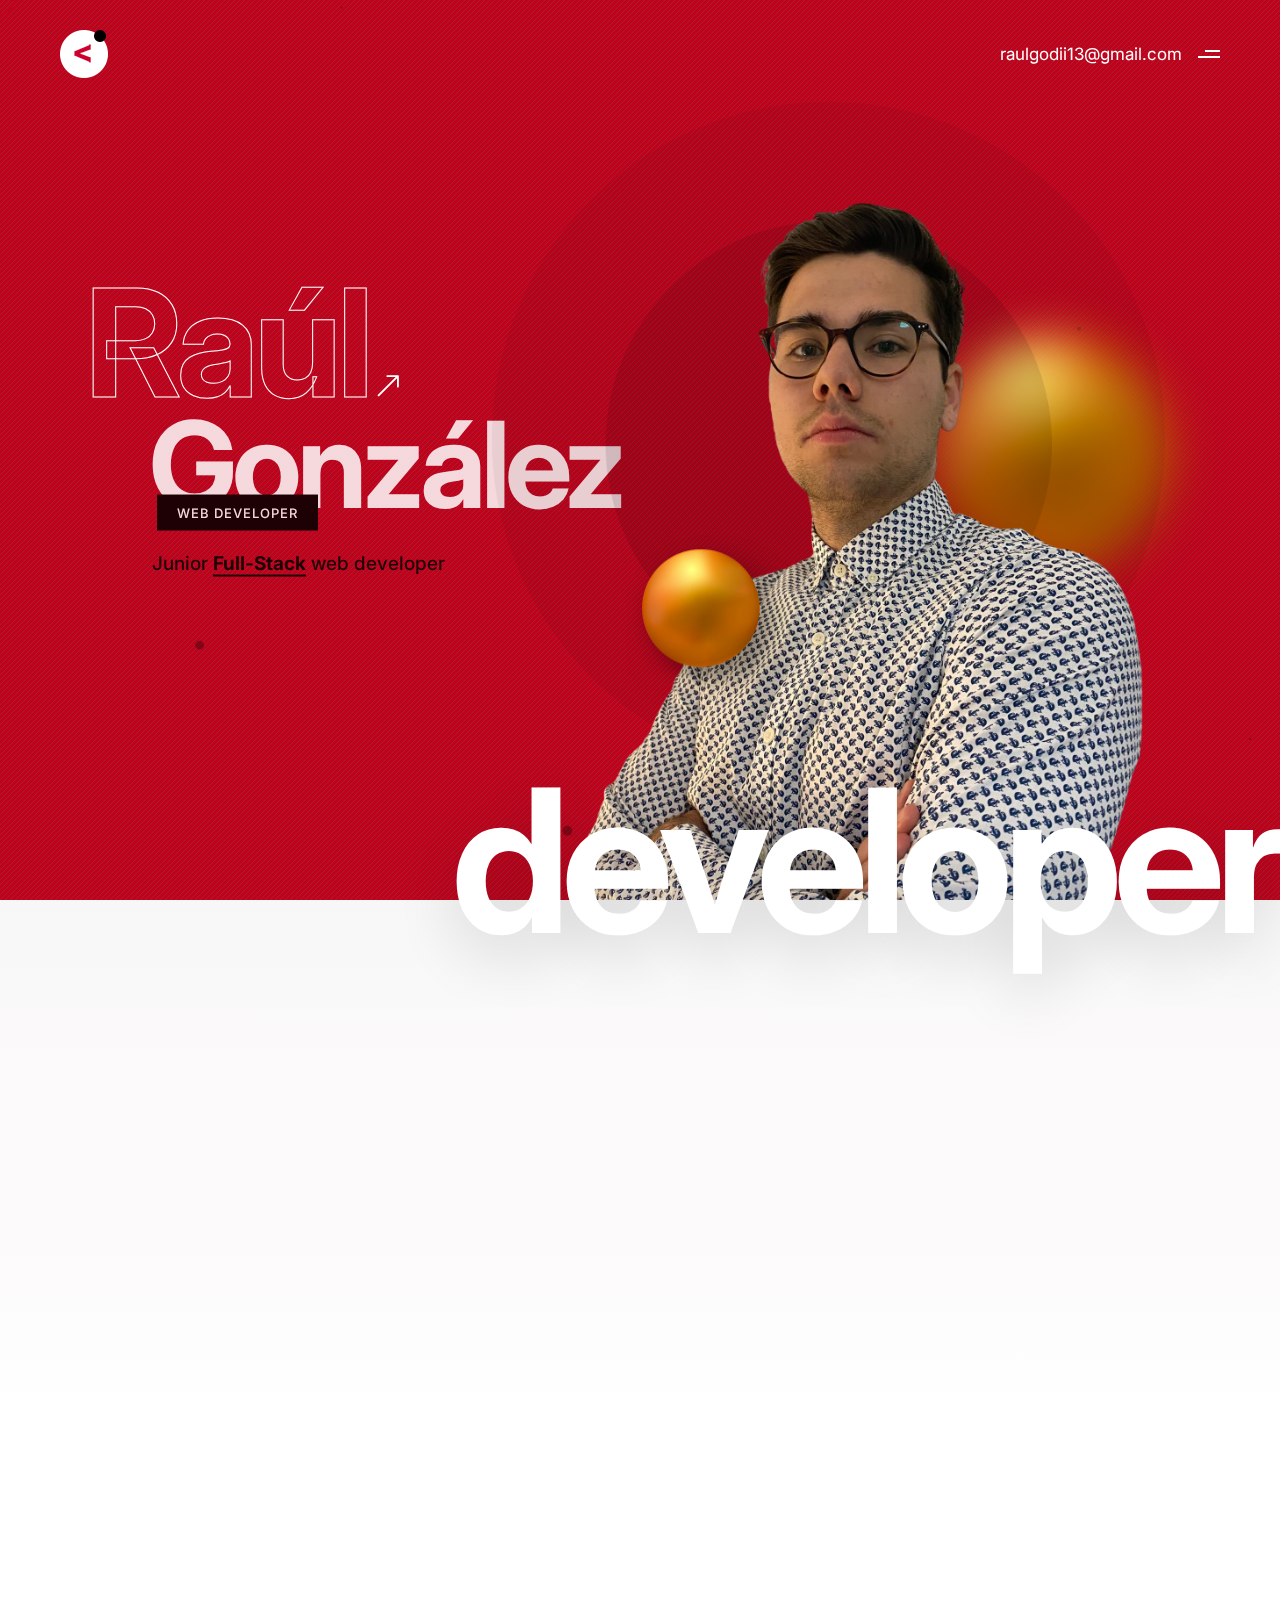
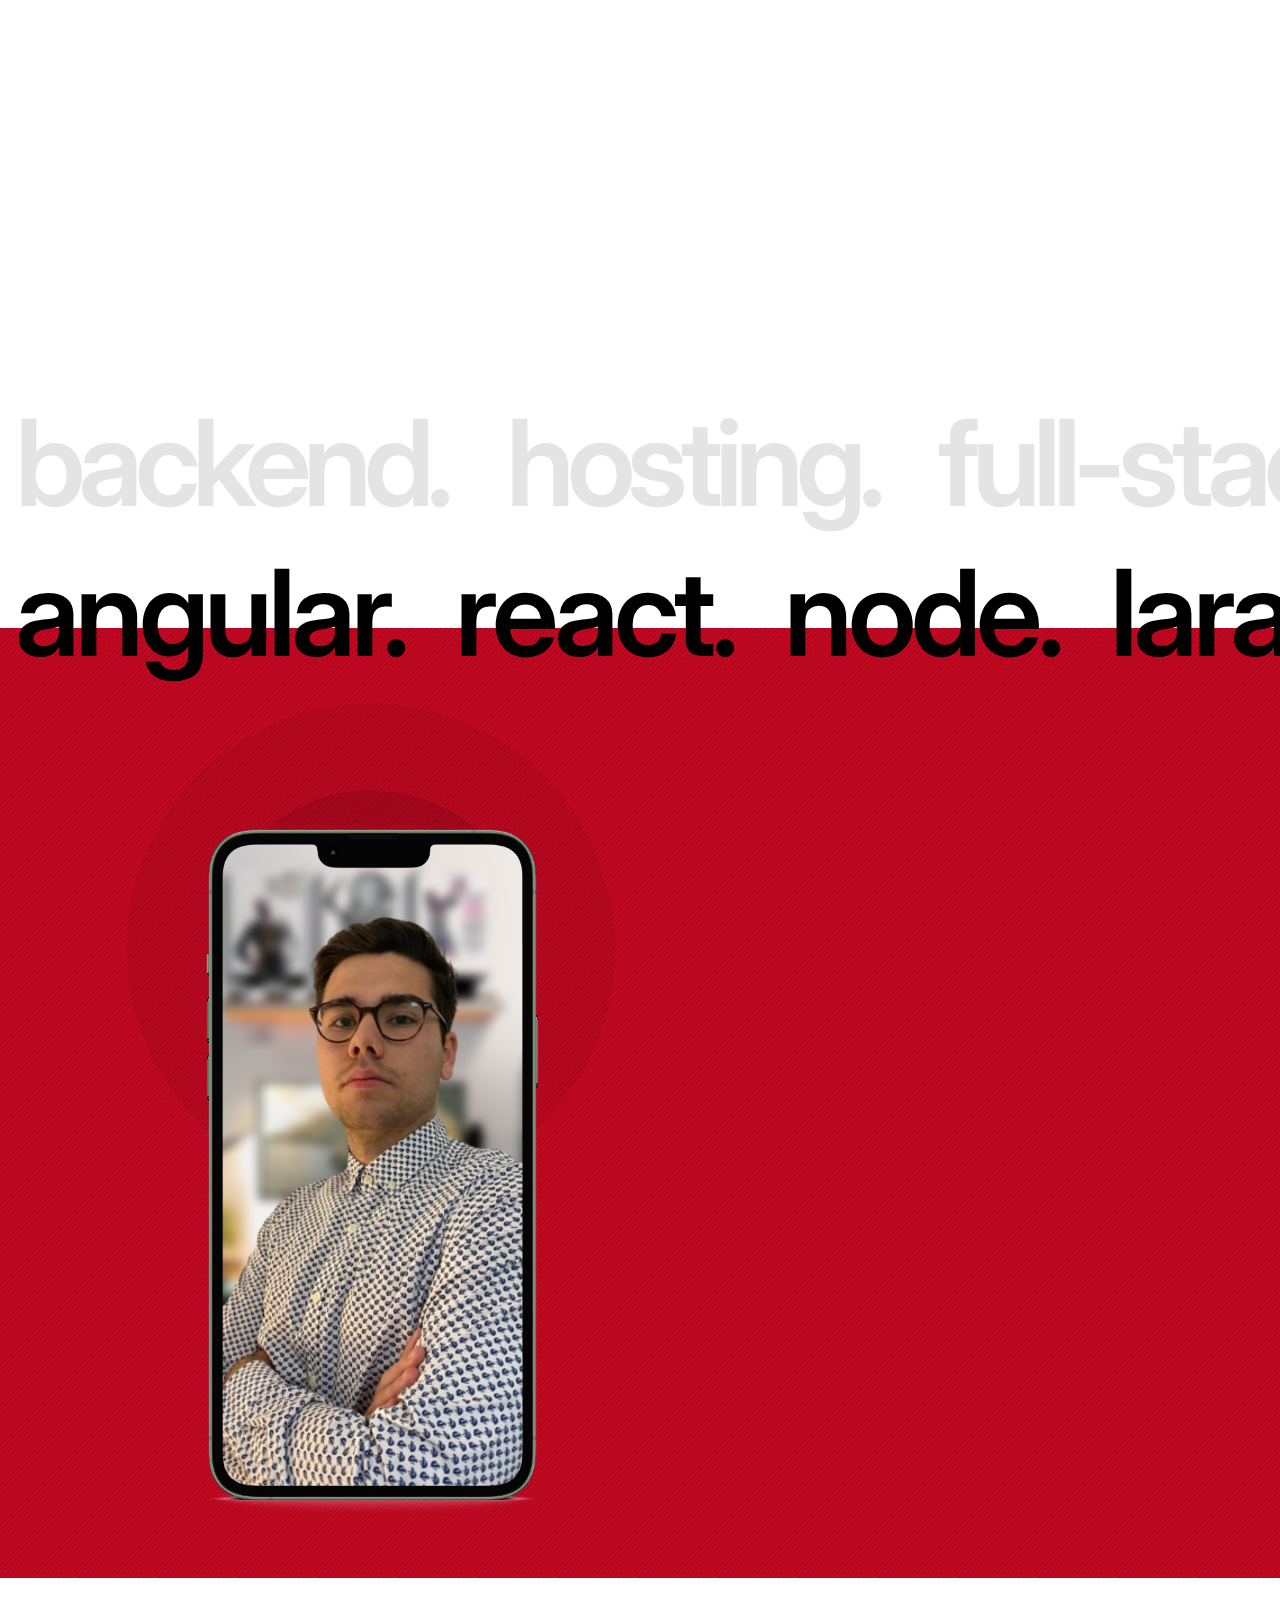
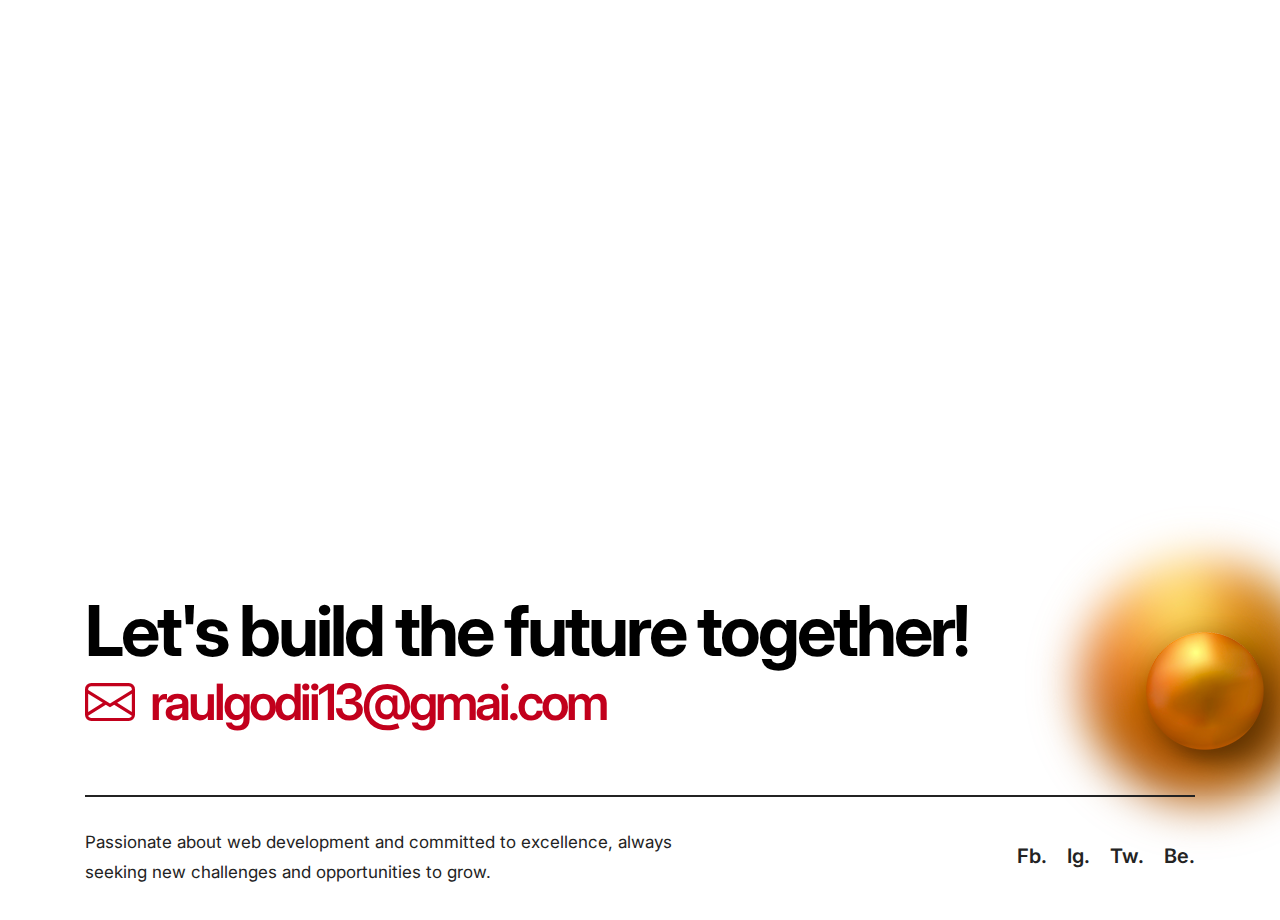
==== commit baf39a42: "link index" ====
--- a/index.html
+++ b/index.html
@@ -331,7 +331,7 @@
                                 <li class="grid-item selected digital"
                                     style="position: absolute; left: 75%; top: 344.5px;">
                                     <div class="portfolio-box mousetip-wrapper">
-                                        <a href="demo-branding-agency-single-project-slider.html">
+                                        <a href="todolist.html">
                                             <div class="portfolio-image overflow-hidden">
                                                 <img src="images/project4.png" alt="" data-no-retina="">
                                             </div>
@@ -364,7 +364,7 @@
                                 <li class="grid-item grid-item-double"
                                     style="position: absolute; left: 50%; top: 679px;">
                                     <div class="portfolio-box mousetip-wrapper">
-                                        <a href="demo-branding-agency-single-project-slider.html">
+                                        <a href="stickynotes.html">
                                             <div class="portfolio-image overflow-hidden">
                                                 <img src="images/project7.png" alt="" data-no-retina="">
                                             </div>
@@ -380,7 +380,7 @@
                                 <li class="grid-item selected digital"
                                     style="position: absolute; left: 0%; top: 1013.5px;">
                                     <div class="portfolio-box mousetip-wrapper">
-                                        <a href="demo-branding-agency-single-project-slider.html">
+                                        <a href="screenhunt.html">
                                             <div class="portfolio-image overflow-hidden">
                                                 <img src="images/project6.png" alt="" data-no-retina="">
                                             </div>
@@ -397,7 +397,7 @@
                                 <li class="grid-item selected branding"
                                     style="position: absolute; left: 25%; top: 1013.5px;">
                                     <div class="portfolio-box mousetip-wrapper">
-                                        <a href="demo-branding-agency-single-project-slider.html">
+                                        <a href="portfoliotemplate.html">
                                             <div class="portfolio-image overflow-hidden">
                                                 <img src="images/project8.png" alt="" data-no-retina="">
                                             </div>
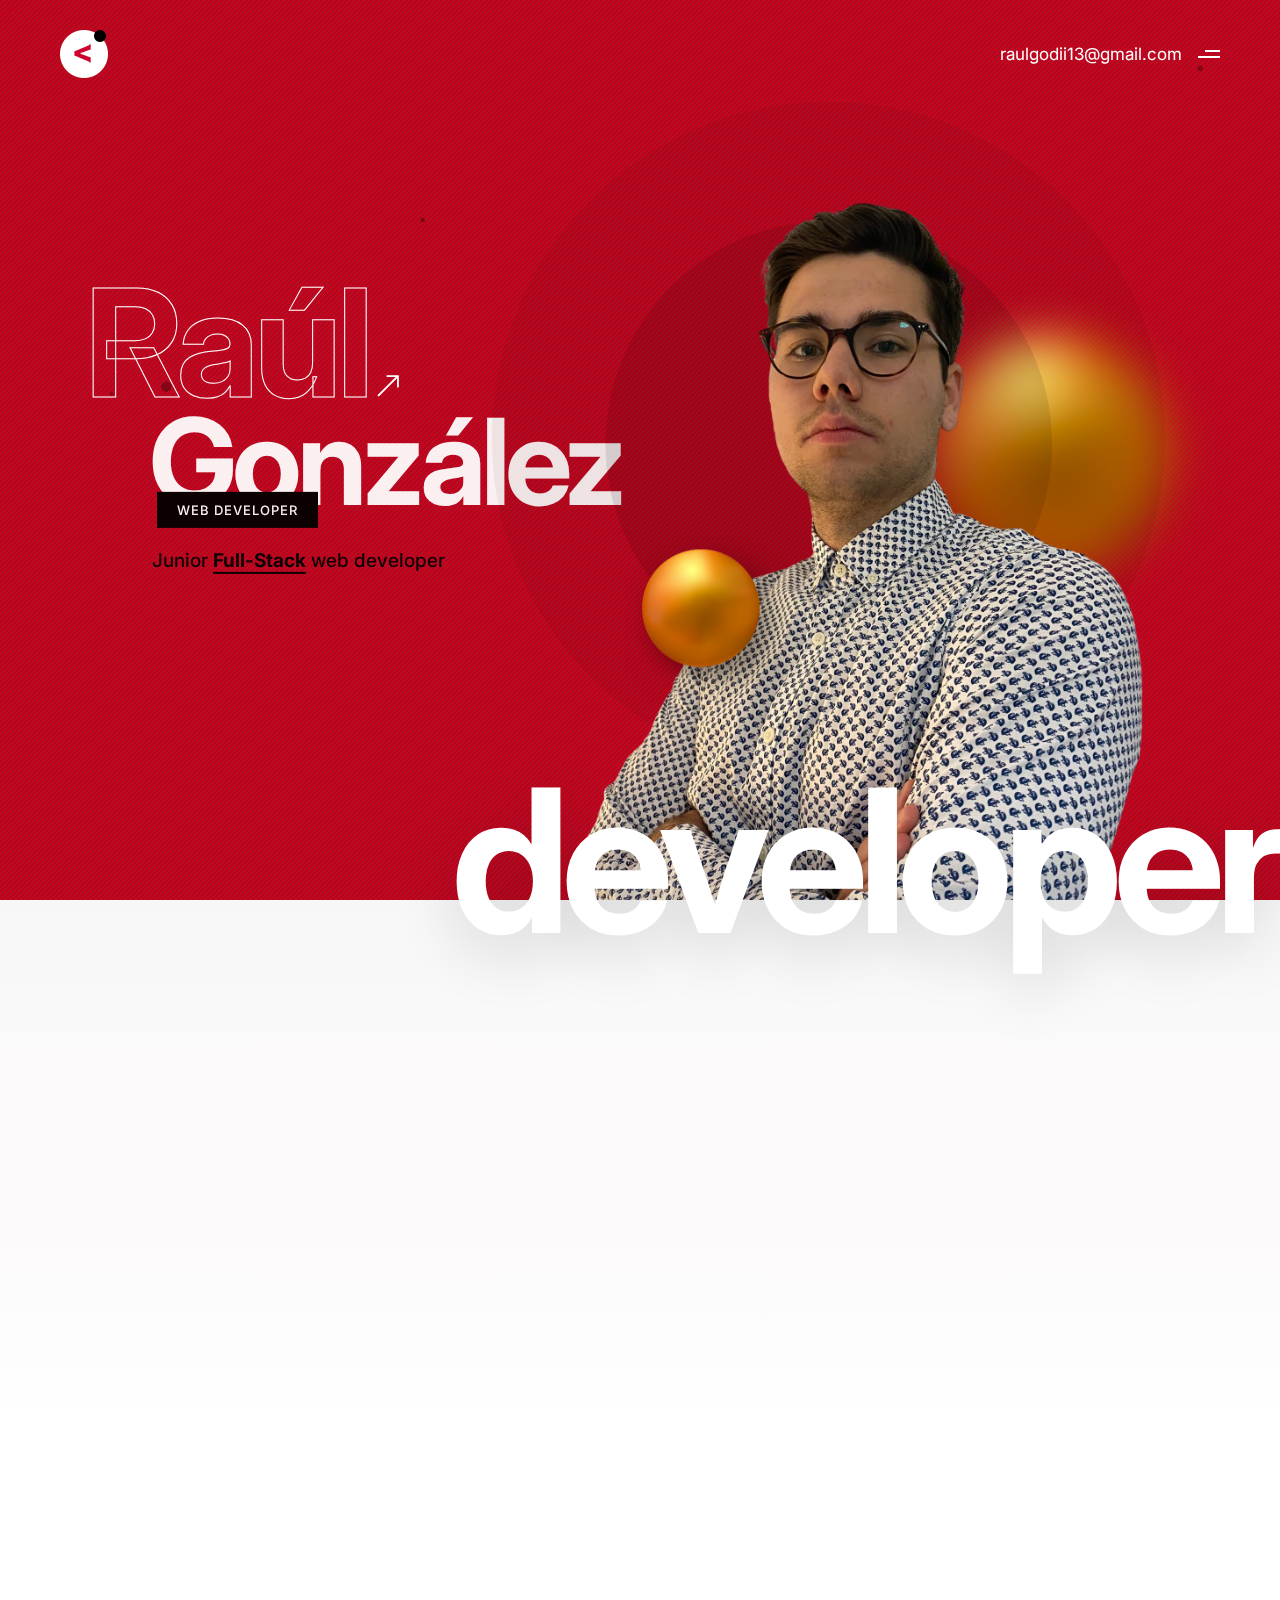
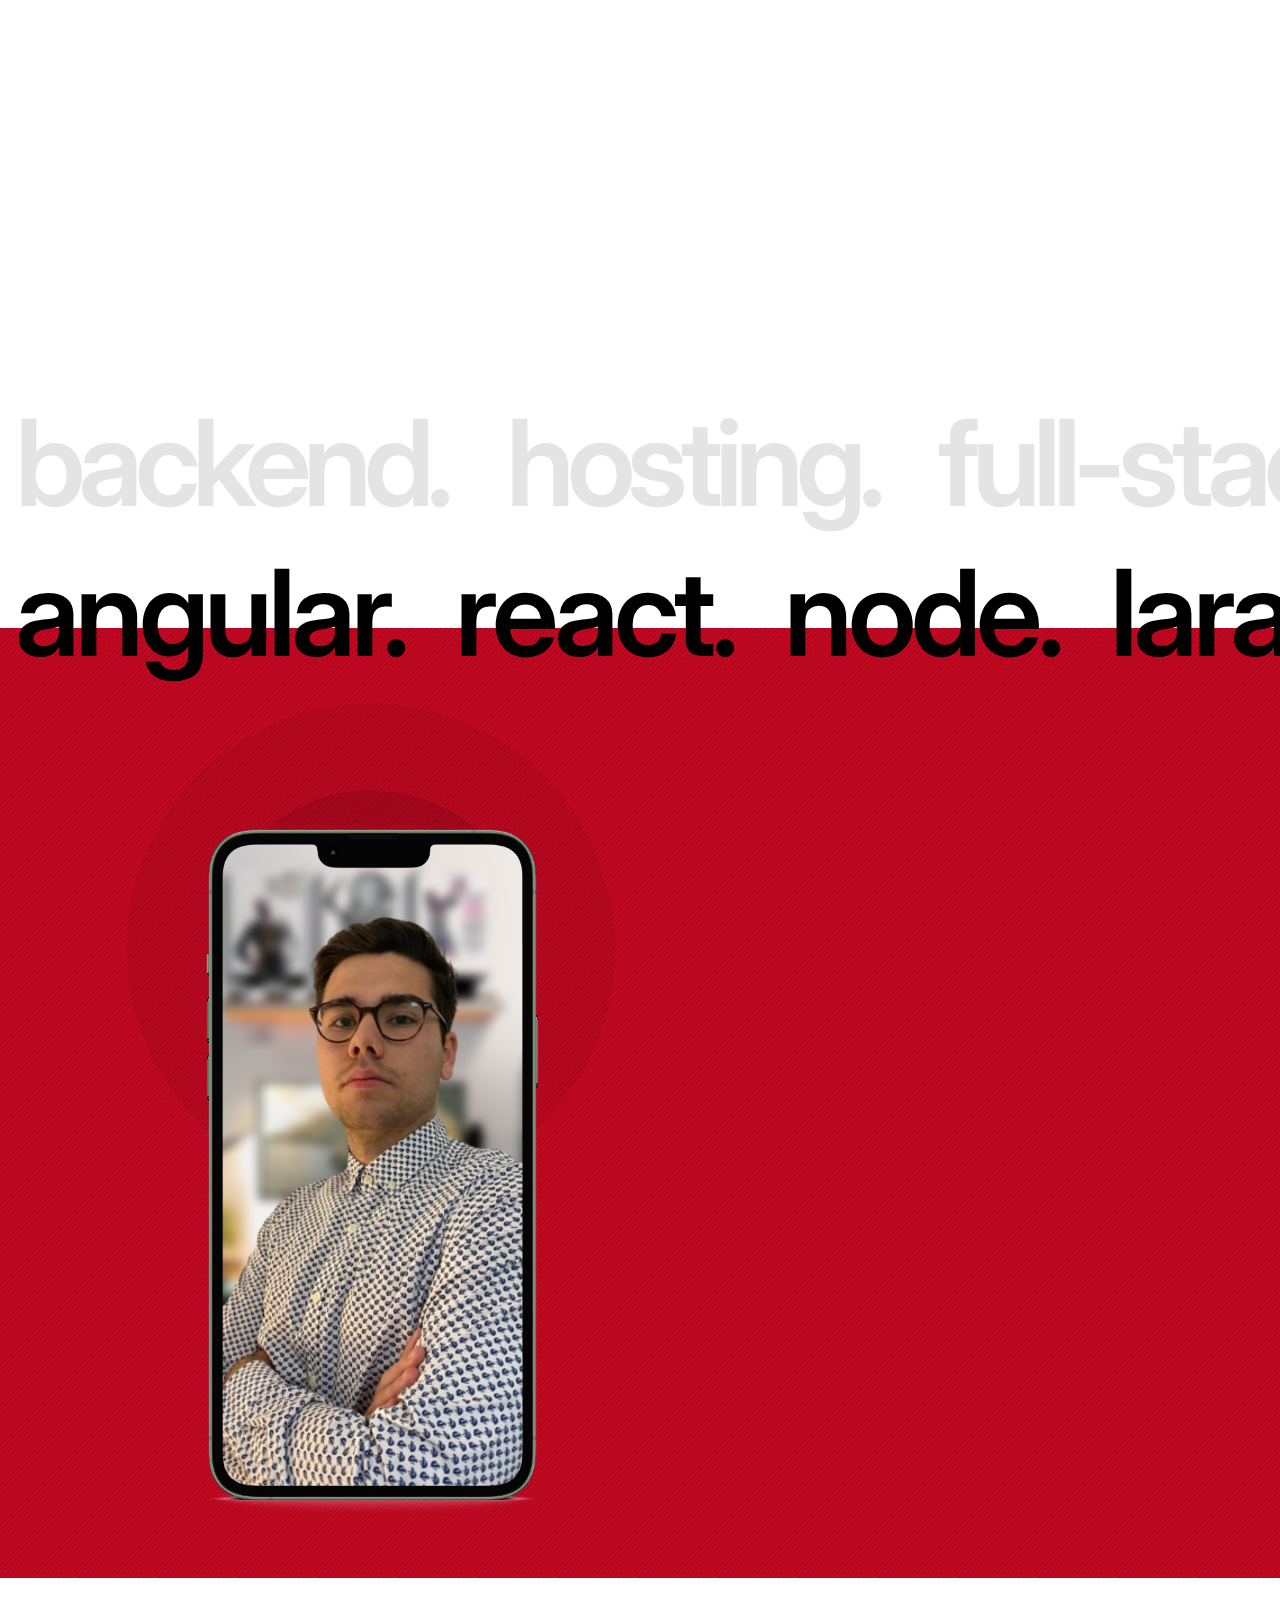
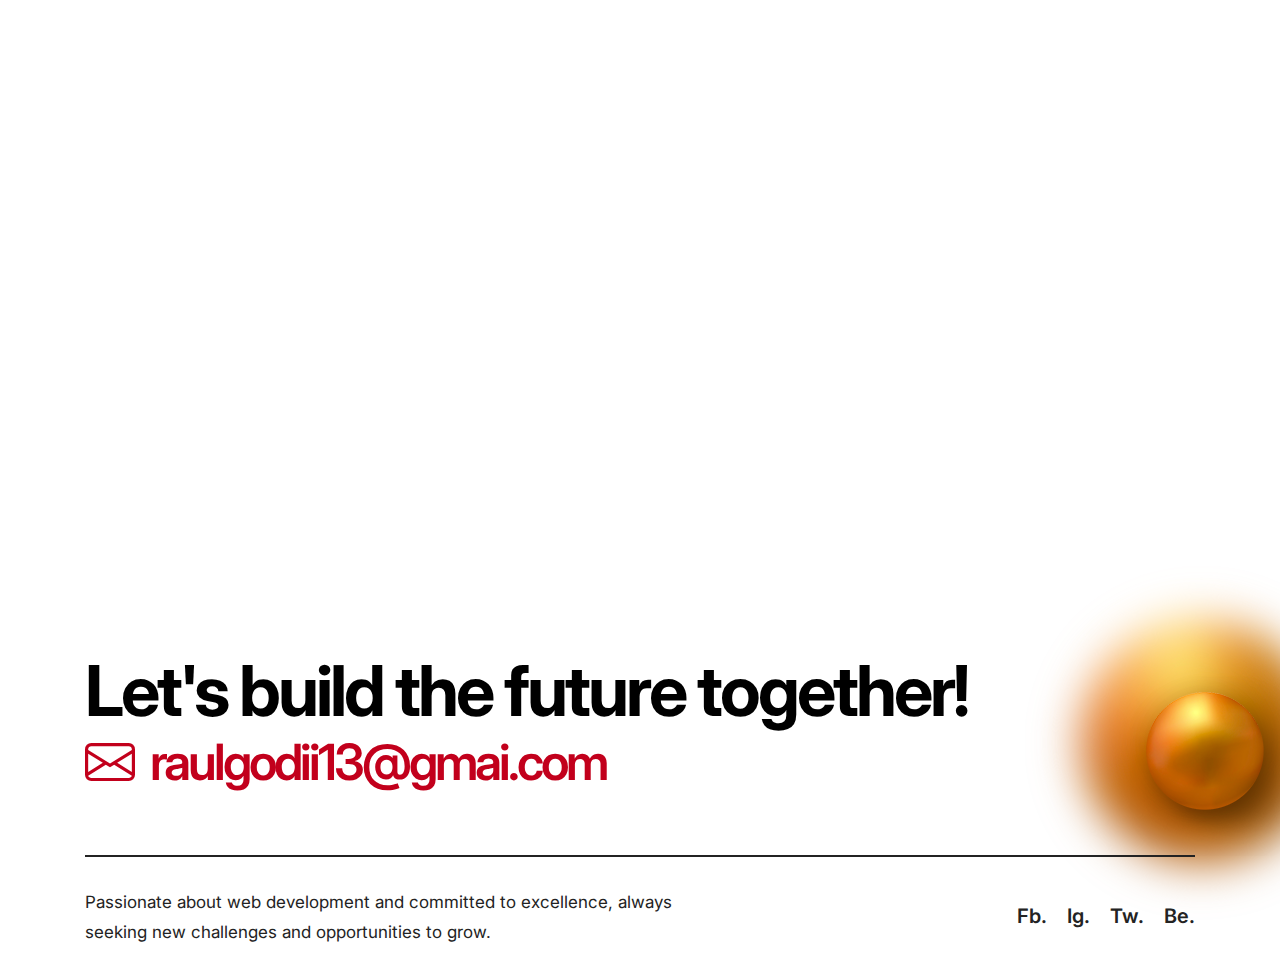
==== commit c98c6737: "link linkedin" ====
--- a/index.html
+++ b/index.html
@@ -95,7 +95,7 @@
                 </div>
                 <div class="w-90 xxl-w-100 d-none d-lg-inline-block">
                     <div class="menu-address d-flex align-items-center justify-content-center gap-3">
-                        <a href="http://www.linkedin.com" target="_blank"><i
+                        <a href="https://www.linkedin.com/in/raul-gonzalez-diaz/" target="_blank"><i
                                 class="fa-brands fa-linkedin-in"></i><span></span></a>
                         <a href="http://www.instagram.com" target="_blank"><i
                                 class="fa-brands fa-github"></i><span></span></a>
@@ -212,7 +212,7 @@
                                 </div>
                                 <div class="col-md-9 last-paragraph-no-margin">
                                     <p>I have completed certifications and courses in <strong>Google Workspace Add-ons,
-                                            React,
+                                            React, Figma, Tilda,
                                             Laravel, Frontend Development</strong>, and hold <strong>degree in Web
                                             Development</strong></p>
                                 </div>
@@ -582,15 +582,21 @@
                         enabling me to build dynamic, scalable, and efficient web applications. Below are some of the
                         key technologies I work with:</p>
                     <ul class="p-0 m-0 list-style-06 fw-500">
-                        <li class="text-black mb-3"><span class="text-uppercase me-2 text-white fw-600">Frontend.</span>React, Vue,
+                        <li class="text-black mb-3"><span
+                                class="text-uppercase me-2 text-white fw-600">Frontend.</span>React, Vue,
                             Angular, HTML5, CSS3, Bootstrap, JavaScript</li>
-                        <li class="text-black mb-3"><span class="text-uppercase me-2 text-white fw-600">Backend.</span>Node.js,
+                        <li class="text-black mb-3"><span
+                                class="text-uppercase me-2 text-white fw-600">Backend.</span>Node.js,
                             Express.js, Laravel, Symfony, PHP, APIs RESTful</li>
-                        <li class="text-black mb-3"><span class="text-uppercase me-2 text-white fw-600">Databases.</span>MongoDB,
+                        <li class="text-black mb-3"><span
+                                class="text-uppercase me-2 text-white fw-600">Databases.</span>MongoDB,
                             MySQL, MariaDB, Oracle, PL/SQL</li>
-                        <li class="text-black mb-3"><span class="text-uppercase me-2 text-white fw-600">Programming.</span>Java, C, C++</li>
-                        <li class="text-black mb-3"><span class="text-uppercase me-2 text-white fw-600">Development Tools.</span>Git/GitHub, Firebase, Postman, Figma, TypeScript, AJAX, WordPress</li>
-                        <li class="text-black"><span class="text-uppercase me-2 text-white fw-600">Other.</span>Google Workspace Add-ons Development</li>
+                        <li class="text-black mb-3"><span
+                                class="text-uppercase me-2 text-white fw-600">Programming.</span>Java, C, C++</li>
+                        <li class="text-black mb-3"><span class="text-uppercase me-2 text-white fw-600">Development
+                                Tools.</span>Git/GitHub, Firebase, Postman, Figma, Tilda, TypeScript, AJAX, WordPress</li>
+                        <li class="text-black"><span class="text-uppercase me-2 text-white fw-600">Other.</span>Google
+                            Workspace Add-ons Development</li>
                     </ul>
                 </div>
             </div>
@@ -624,6 +630,19 @@
                         </div>
                         <div class="col-xl-8 col-lg-7"
                             data-anime='{ "el": "childs", "translateY": [30, 0], "opacity": [0,1], "duration": 600, "delay": 0, "staggervalue": 300, "easing": "easeOutQuad" }'>
+                            <div class="row g-0">
+                                <div class="col-2 text-center align-self-center">
+                                    <span class="text-dark-gray fs-14 fw-600">2024</span>
+                                </div>
+                                <div
+                                    class="col-8 last-paragraph-no-margin ps-30px pe-30px pt-15px pb-15px border-start border-color-light-medium-gray">
+                                    <p>Web designer from 0 to pro - <span class="fw-600 text-dark-gray">Mateo Boitsov</span>
+                                    </p>
+                                </div>
+                                <div class="col-2 align-self-center text-center">
+                                    <span class="text-dark-gray fs-14 fw-600">+20h</span>
+                                </div>
+                            </div>
                             <div class="row g-0">
                                 <div class="col-2 text-center align-self-center">
                                     <span class="text-dark-gray fs-14 fw-600">2024</span>
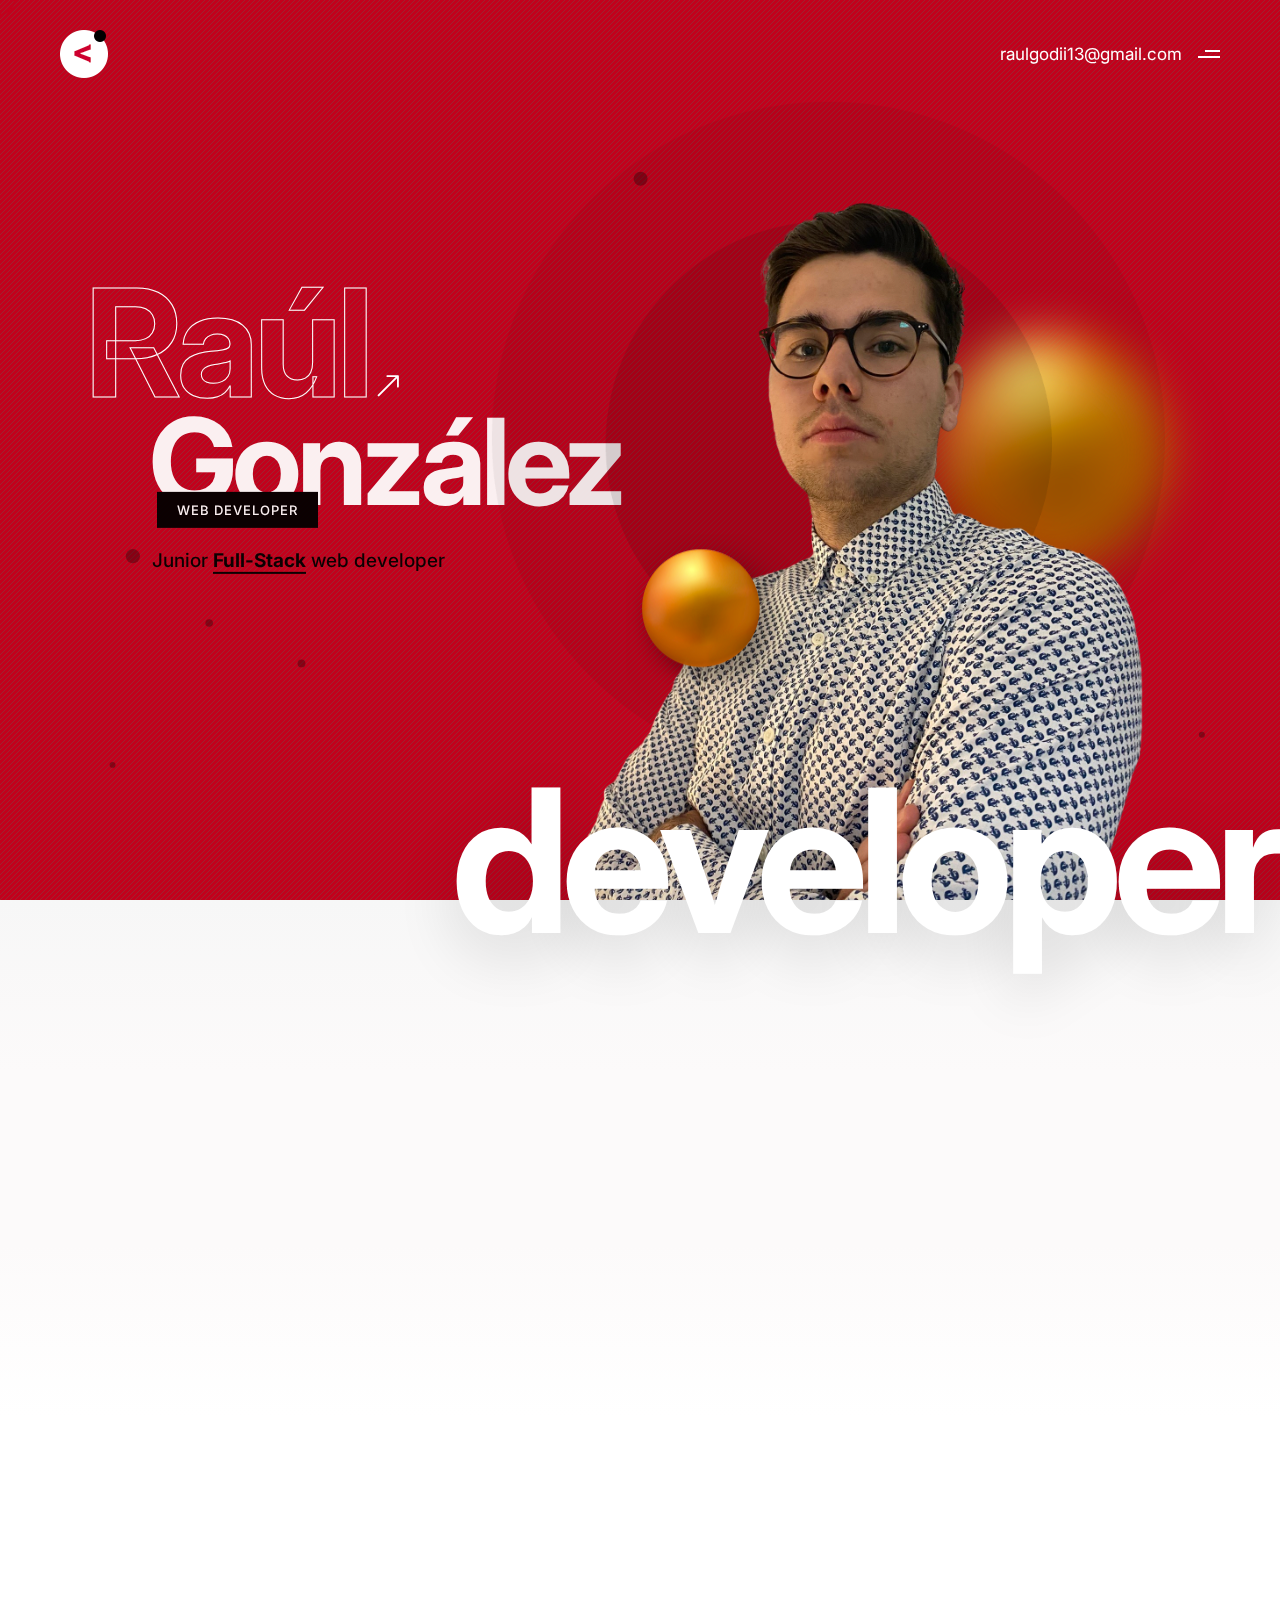
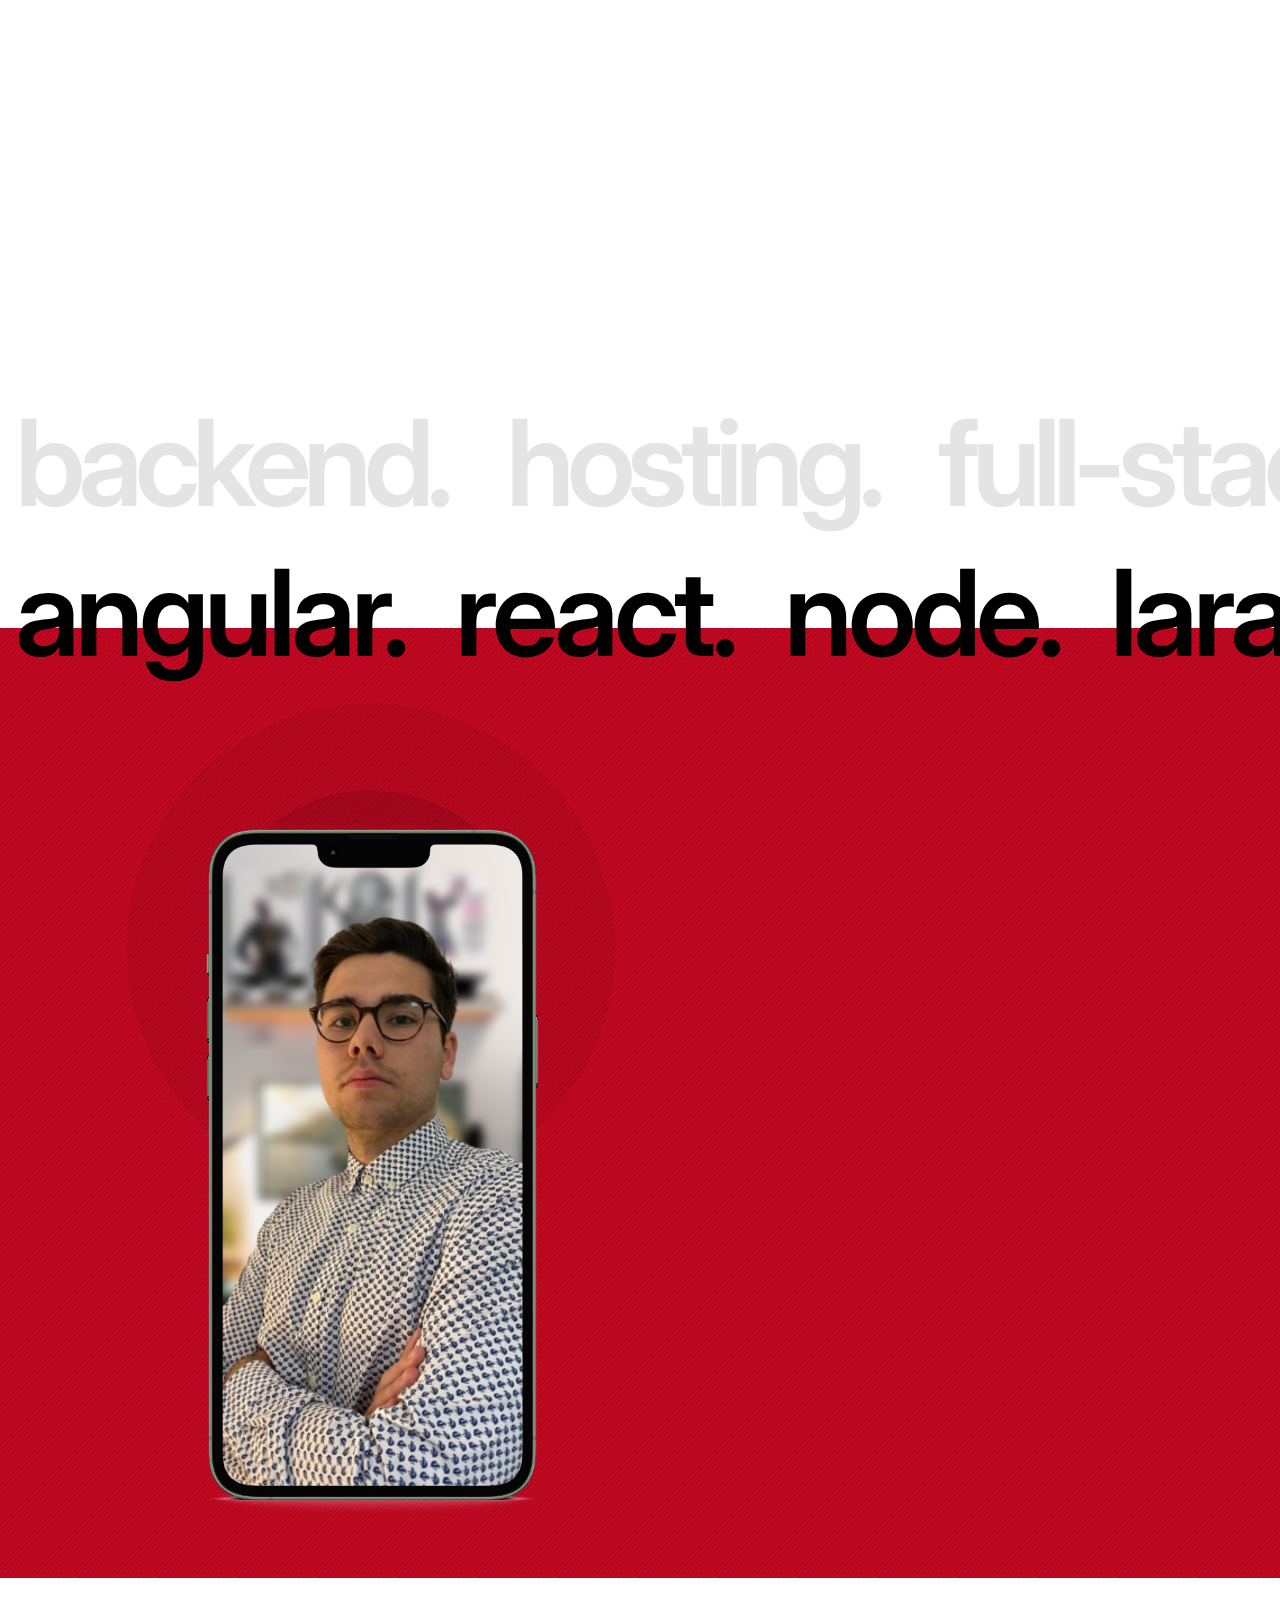
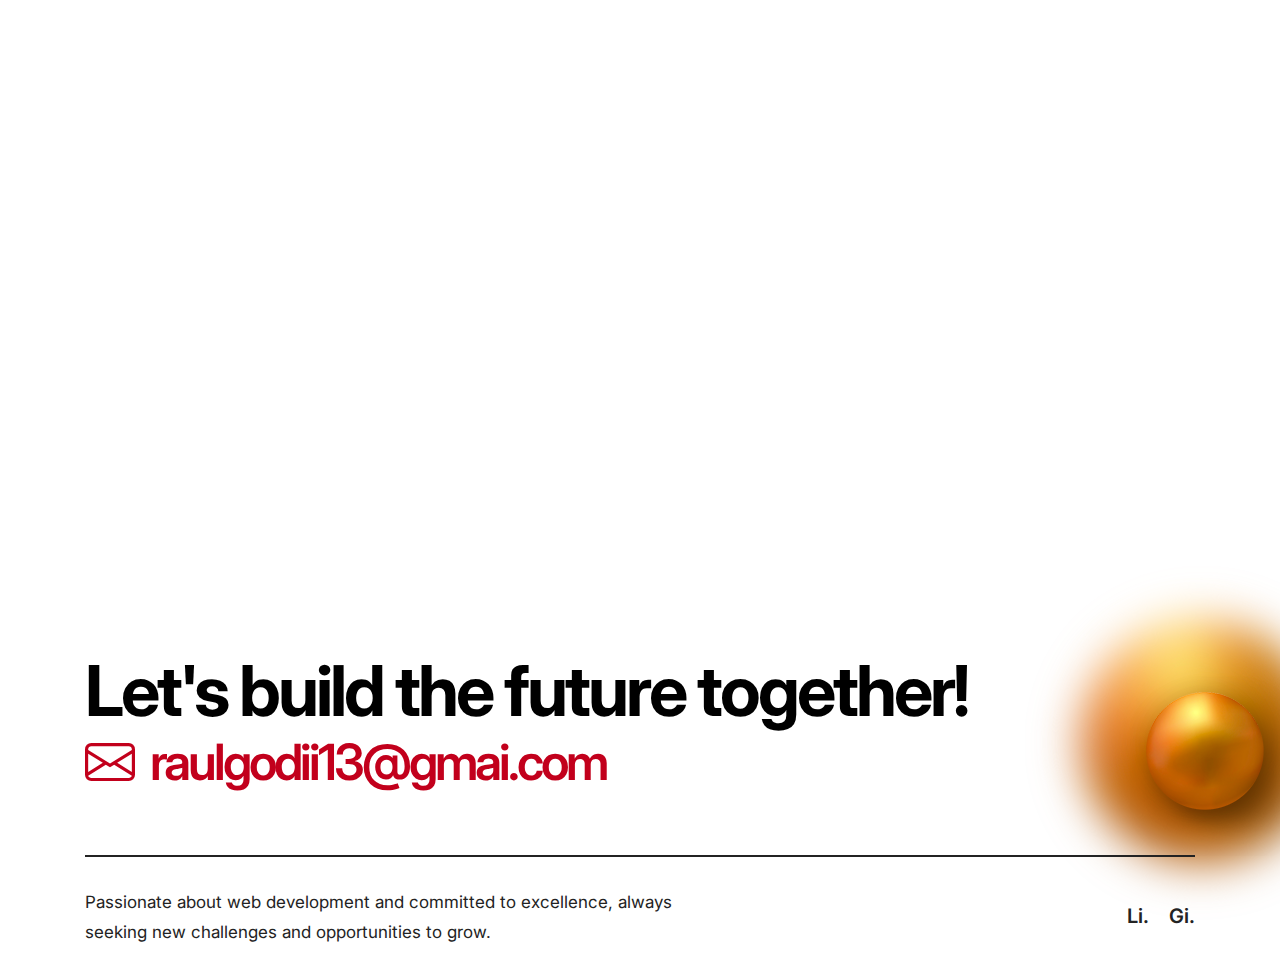
==== commit 708ee58f: "update footer" ====
--- a/index.html
+++ b/index.html
@@ -97,7 +97,7 @@
                     <div class="menu-address d-flex align-items-center justify-content-center gap-3">
                         <a href="https://www.linkedin.com/in/raul-gonzalez-diaz/" target="_blank"><i
                                 class="fa-brands fa-linkedin-in"></i><span></span></a>
-                        <a href="http://www.instagram.com" target="_blank"><i
+                        <a href="http://www.linkedin.com" target="_blank"><i
                                 class="fa-brands fa-github"></i><span></span></a>
                     </div>
                 </div>
@@ -739,10 +739,8 @@
                 </div>
                 <div class="col-md-5 elements-social social-text-style-01 text-start text-md-end sm-mb-20px">
                     <ul class="medium-icon dark fw-600">
-                        <li><a class="facebook" href="https://www.facebook.com/" target="_blank">Fb.</a></li>
-                        <li><a class="instagram" href="http://www.instagram.com" target="_blank">Ig.</a></li>
-                        <li><a class="twitter" href="http://www.twitter.com" target="_blank">Tw.</a></li>
-                        <li><a class="behance" href="http://www.behance.com/" target="_blank">Be.</a></li>
+                        <li><a class="linkedin" href="https://www.linkedin.com/in/raul-gonzalez-diaz/" target="_blank">Li.</a></li>
+                        <li><a class="github" href="https://github.com/raulgodii" target="_blank">Gi.</a></li>
                     </ul>
                 </div>
             </div>
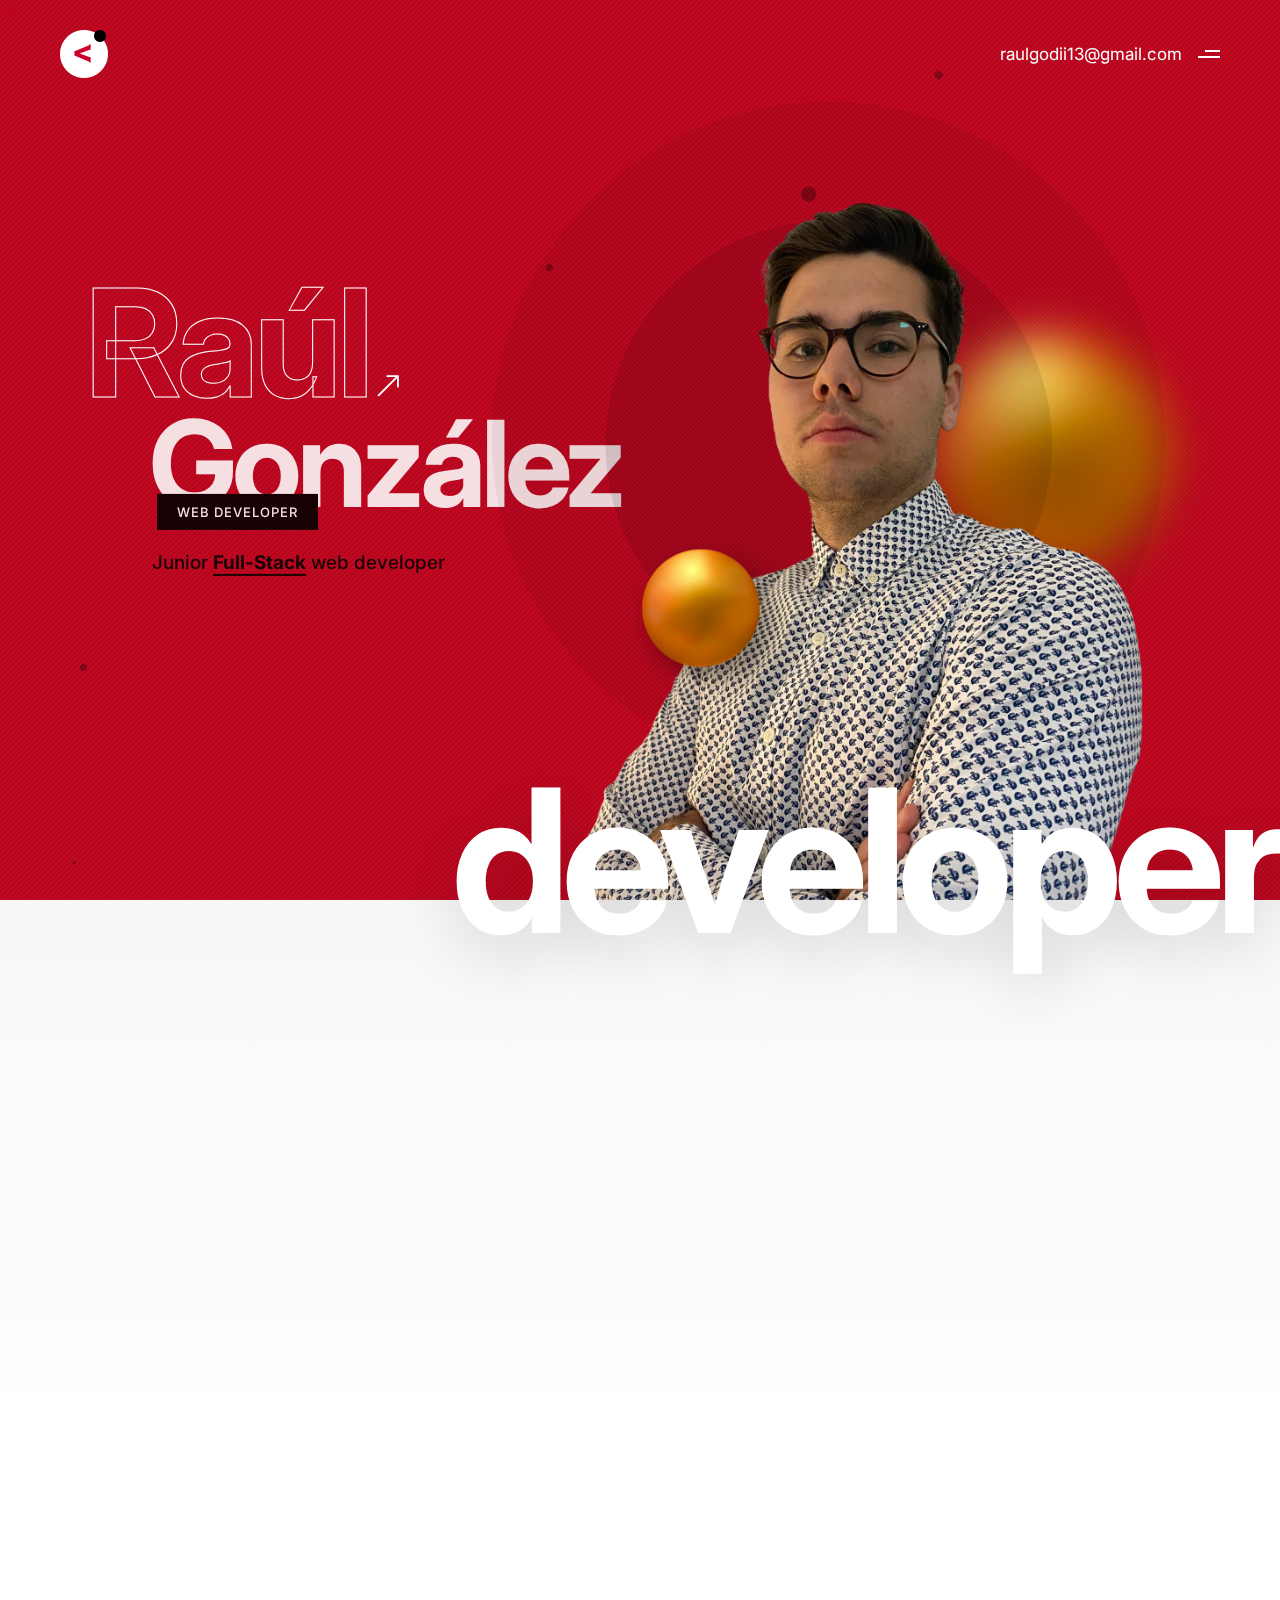
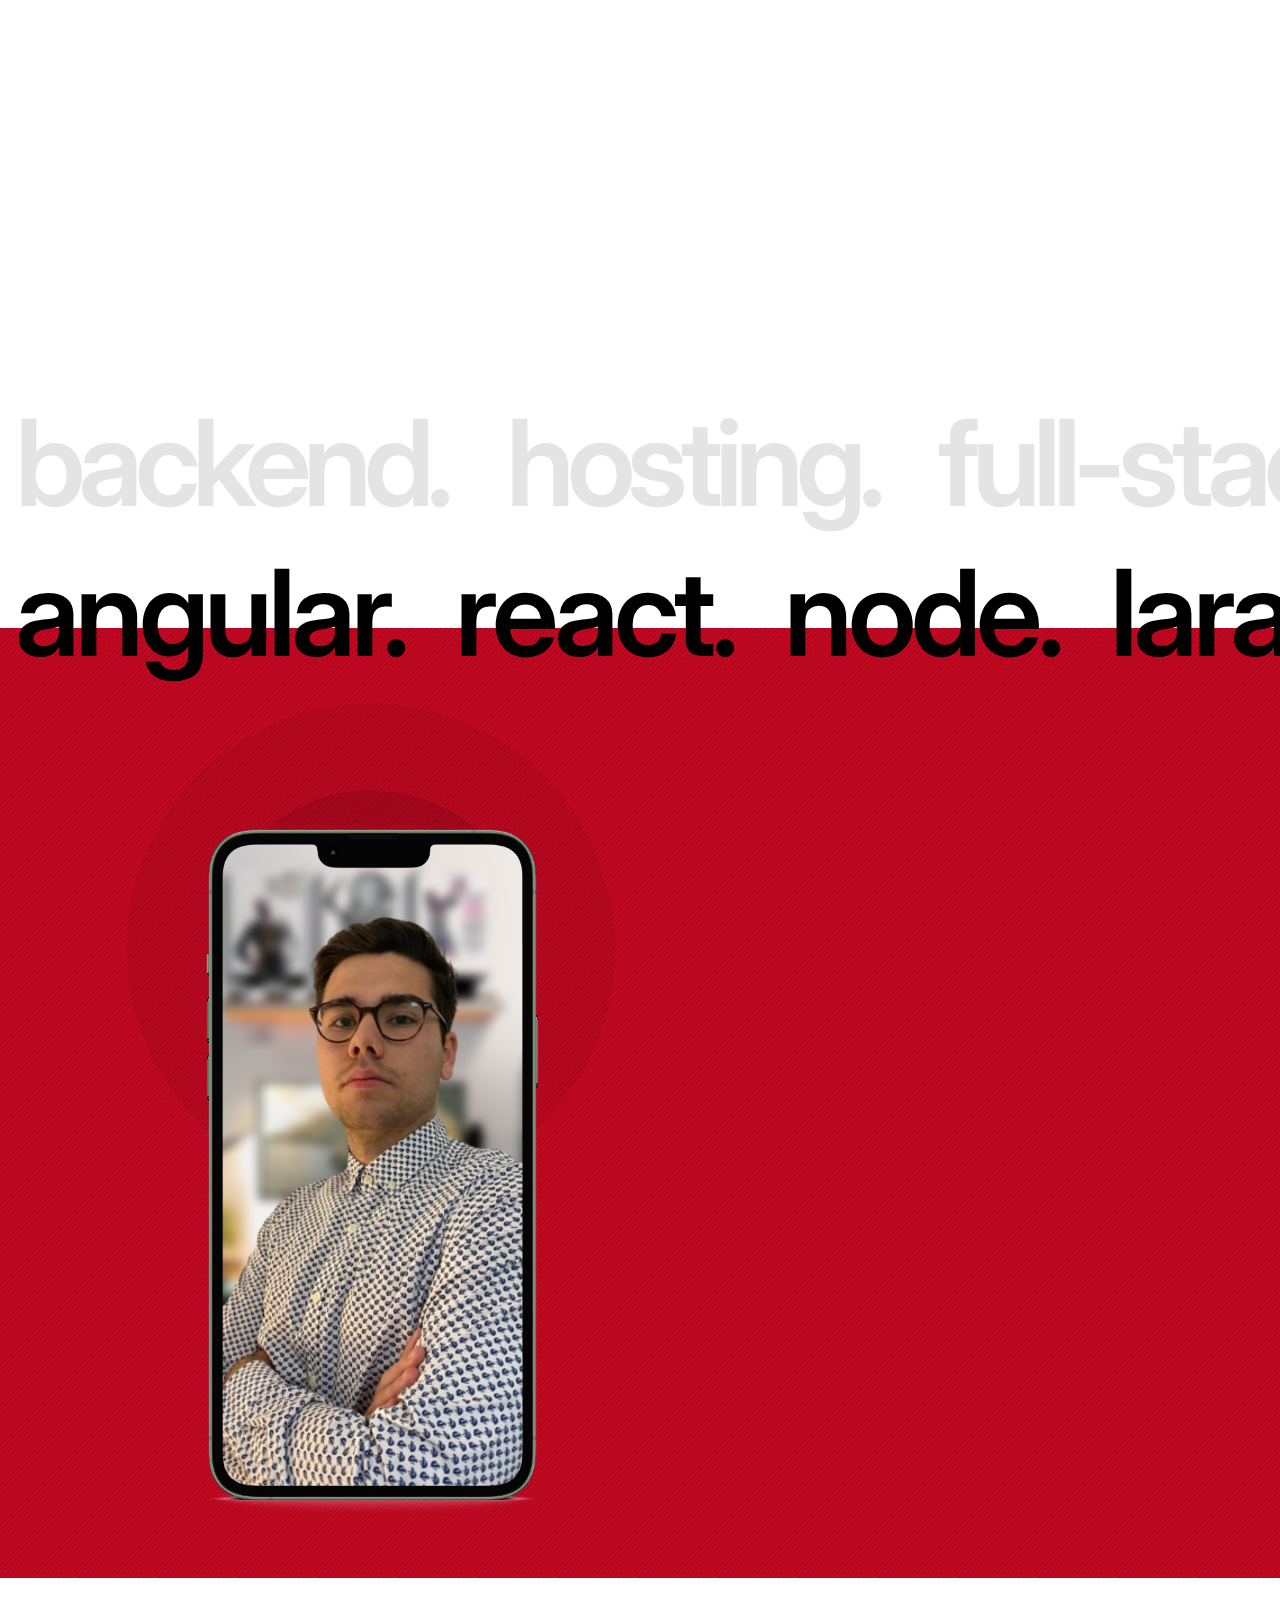
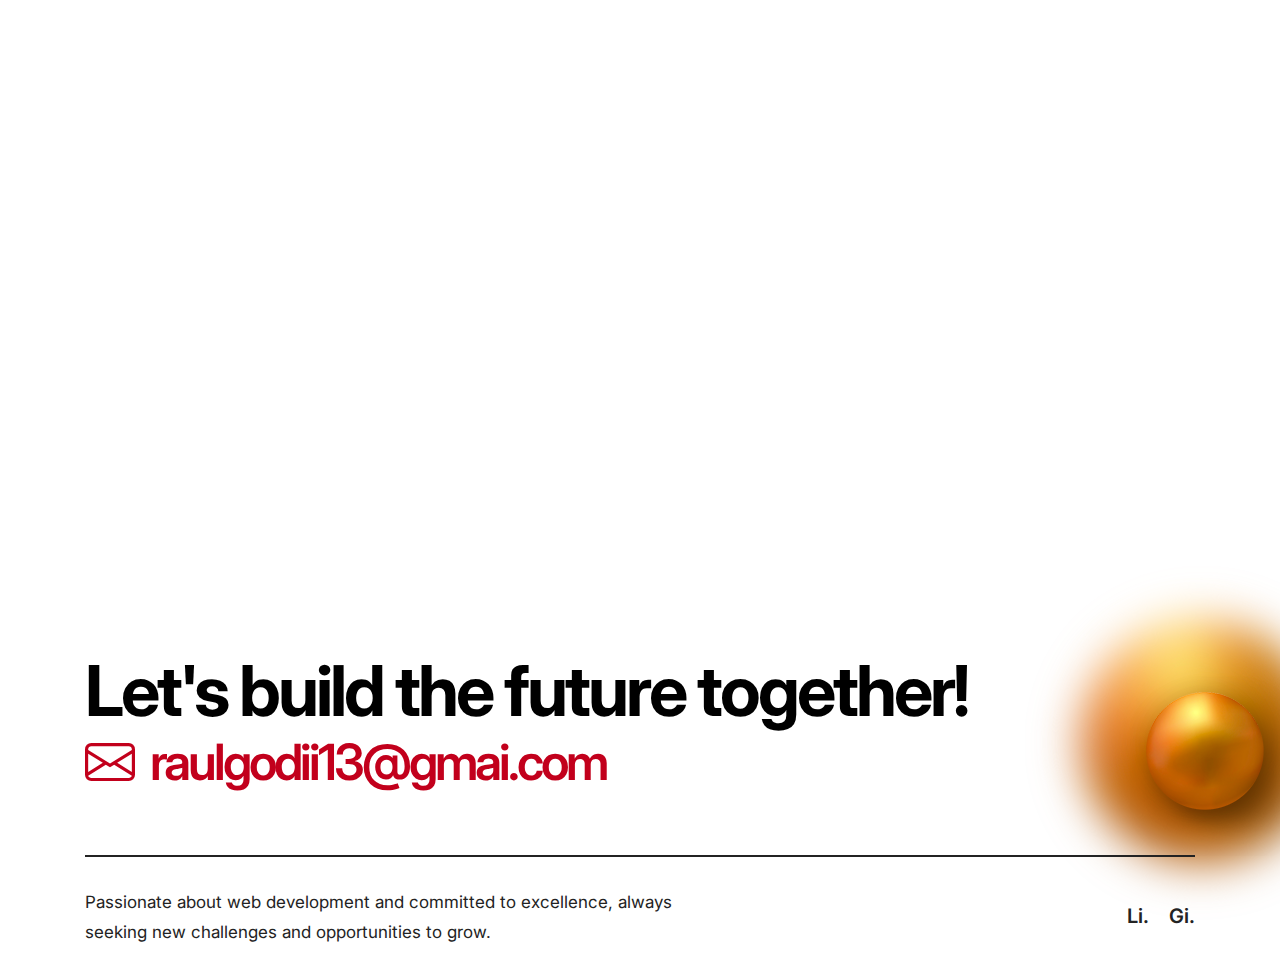
==== commit 74ac95e7: "update head" ====
--- a/index.html
+++ b/index.html
@@ -2,18 +2,17 @@
 <html class="no-js" lang="en">
 
 <head>
-    <title>Crafto - The Multipurpose HTML5 Template</title>
+    <title>Raúl González Díaz</title>
     <meta charset="utf-8">
     <meta http-equiv="X-UA-Compatible" content="IE=edge" />
     <meta name="author" content="ThemeZaa">
     <meta name="viewport" content="width=device-width,initial-scale=1.0" />
-    <meta name="description"
-        content="Elevate your online presence with Crafto - a modern, versatile, multipurpose Bootstrap 5 responsive HTML5, SCSS template using highly creative 48+ ready demos.">
+    
     <!-- favicon icon -->
-    <link rel="shortcut icon" href="images/favicon.png">
-    <link rel="apple-touch-icon" href="images/apple-touch-icon-57x57.png">
-    <link rel="apple-touch-icon" sizes="72x72" href="images/apple-touch-icon-72x72.png">
-    <link rel="apple-touch-icon" sizes="114x114" href="images/apple-touch-icon-114x114.png">
+    <link rel="shortcut icon" href="images/demo-freelancer-logo-white.png">
+    <link rel="apple-touch-icon" href="images/demo-freelancer-logo-white.png">
+    <link rel="apple-touch-icon" sizes="72x72" href="images/demo-freelancer-logo-white.png">
+    <link rel="apple-touch-icon" sizes="114x114" href="images/demo-freelancer-logo-white.png">
     <!-- google fonts preconnect -->
     <link rel="preconnect" href="https://fonts.googleapis.com" crossorigin>
     <link rel="preconnect" href="https://fonts.gstatic.com" crossorigin>
--- a/css/style.css
+++ b/css/style.css
@@ -1,14 +1,4 @@
-/* -------------------------------------------------------
 
-    Theme Name: Crafto - The Multipurpose HTML5 Template
-    Theme URL: https://craftohtml.themezaa.com/
-    Description: Elevate your online presence with Crafto - a modern, versatile, multipurpose Bootstrap 5 responsive HTML5, SCSS template using highly creative 48+ ready demos.
-    Author: ThemeZaa - https://www.themezaa.com/
-    Author ThemeForest URL: https://themeforest.net/user/themezaa
-    Copyright(c) 2024 themezaa.com
-    Version: 1.0
-
-------------------------------------------------------- */
 /*
 
 Table of contents
--- a/css/responsive.css
+++ b/css/responsive.css
@@ -1,14 +1,4 @@
-/* -------------------------------------------------------
 
-    Theme Name: Crafto - The Multipurpose HTML5 Template
-    Theme URL: https://craftohtml.themezaa.com/
-    Description: Elevate your online presence with Crafto - a modern, versatile, multipurpose Bootstrap 5 responsive HTML5, SCSS template using highly creative 48+ ready demos.
-    Author: ThemeZaa - https://www.themezaa.com/
-    Author ThemeForest URL: https://themeforest.net/user/themezaa
-    Copyright(c) 2024 themezaa.com
-    Version: 1.0
-
-------------------------------------------------------- */
 /* Bootstrap overwrite css */
 @media (min-width: 1400px) {
   .container, .container-lg, .container-md, .container-sm, .container-xl, .container-xxl {
--- a/css/freelancer.css
+++ b/css/freelancer.css
@@ -1,6 +1,4 @@
-/* ===================================
-    Crafto - Freelancer
-====================================== */
+
 /* font */
 @import url('https://fonts.googleapis.com/css2?family=Inter:wght@100;200;300;400;500;600;700;800;900&display=swap');
 /* variable */
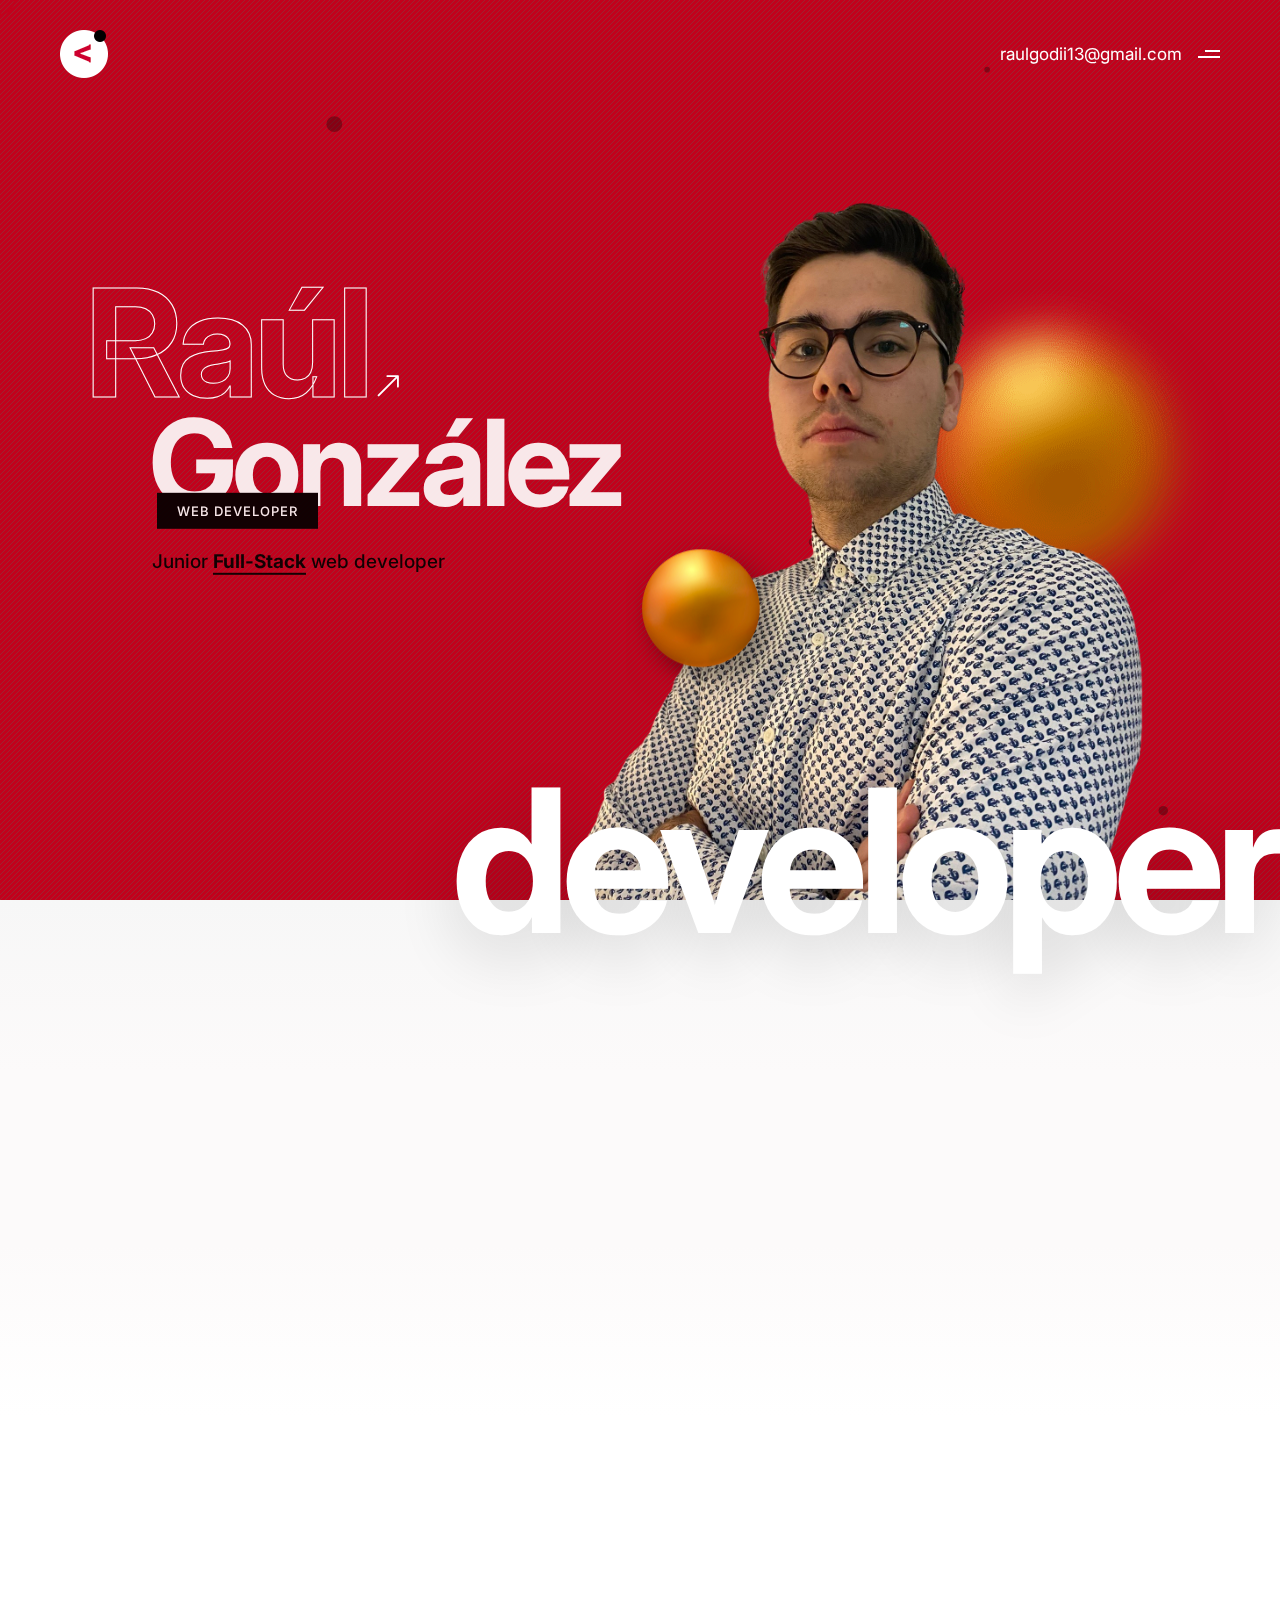
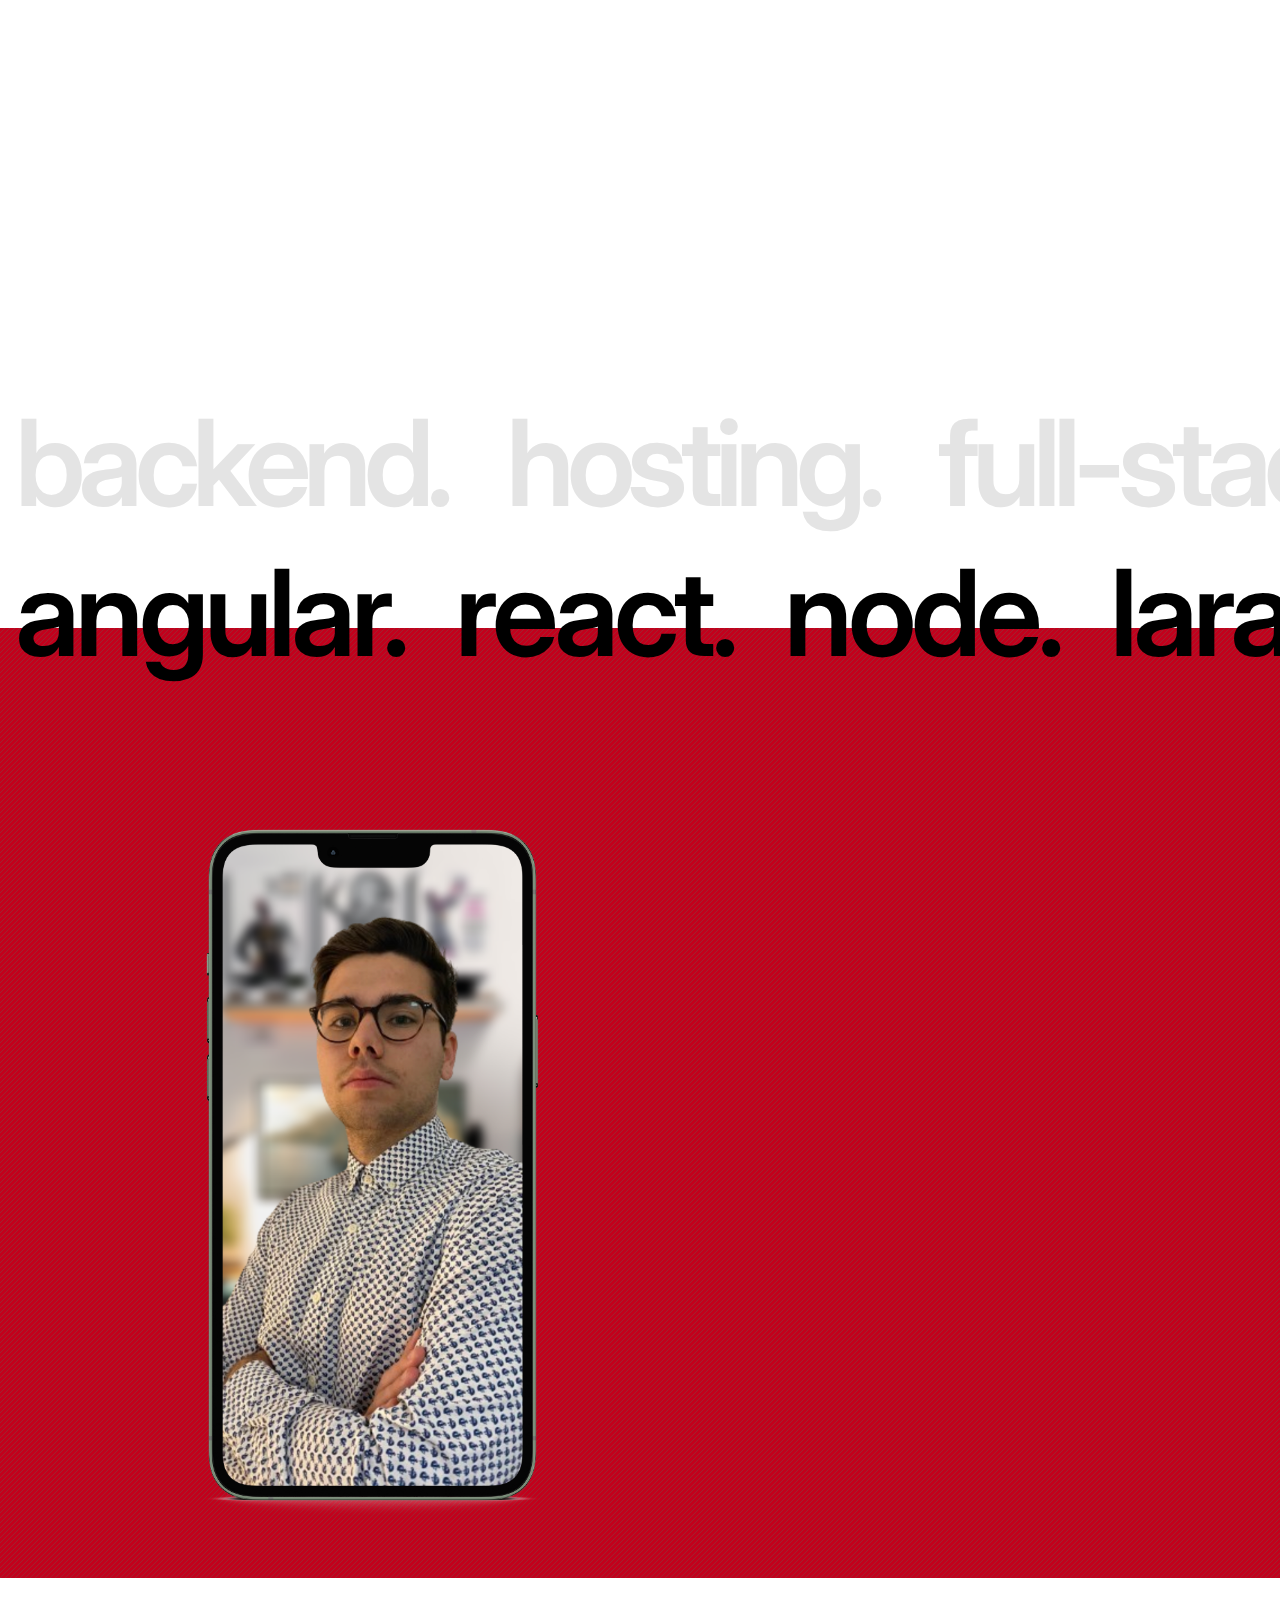
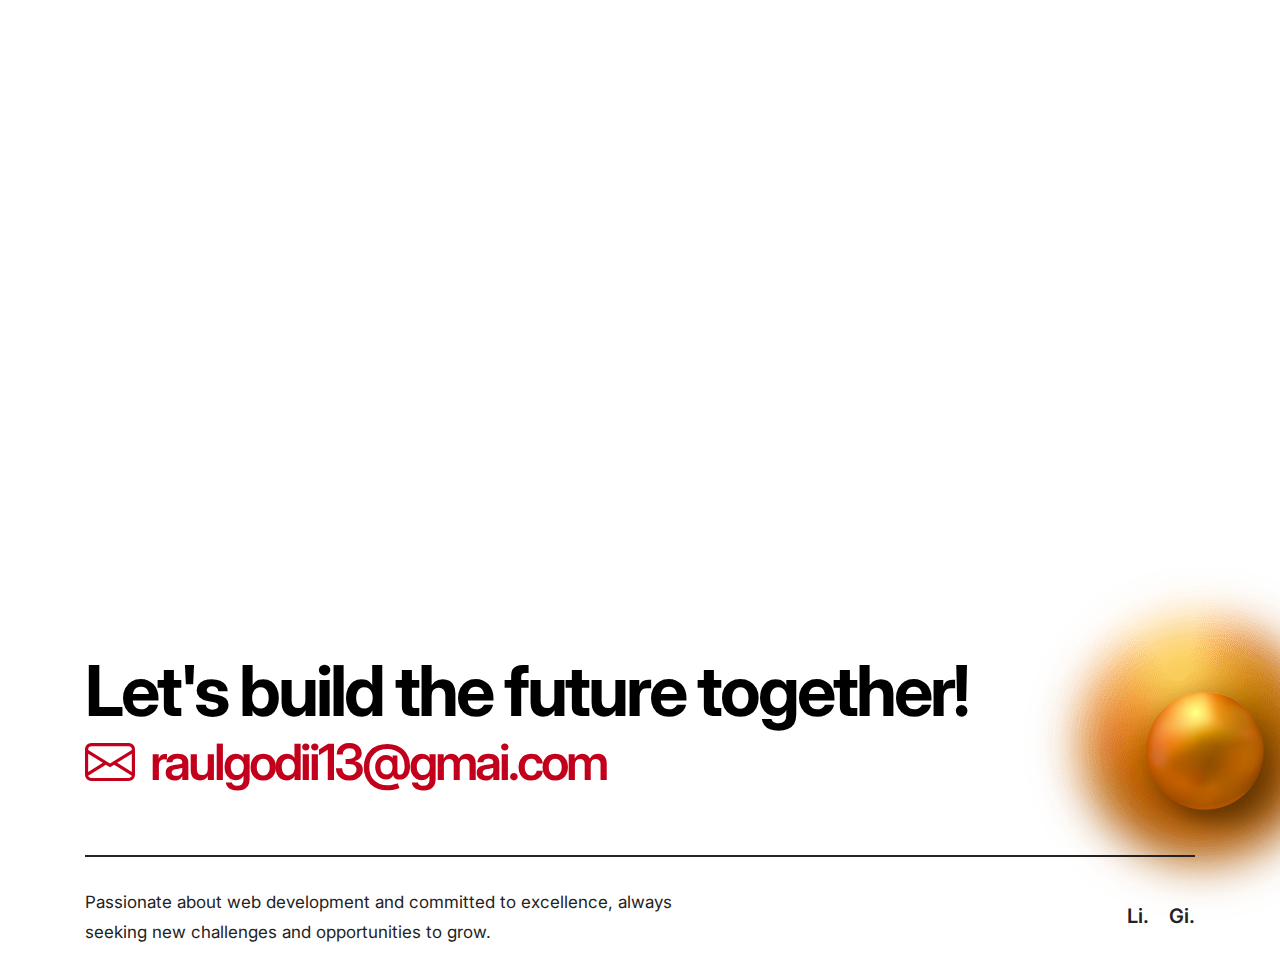
==== commit d9a65946: "img" ====
--- a/index.html
+++ b/index.html
@@ -146,7 +146,7 @@
                             <div class="atropos-rotate">
                                 <div class="atropos-inner text-center">
                                     <div data-atropos-offset="-5" class="position-absolute left-0px right-0px">
-                                        <img src="images/demo-freelancer-01.png" alt="">
+                                        <img src="https://drive.google.com/uc?id=1PugqclYWp2T_dYIT26GuyPgGTwXohJUK" alt="">
                                     </div>
                                     <img data-atropos-offset="5" class="position-relative max-h" src="images/me.png"
                                         alt="">
@@ -564,7 +564,7 @@
                                 <div class="atropos-rotate">
                                     <div class="atropos-inner text-center overflow-visible">
                                         <div data-atropos-offset="-1" class="position-absolute left-0px right-0px">
-                                            <img src="images/demo-freelancer-01.png" class="w-70" alt="">
+                                            <img src="https://drive.google.com/uc?id=1PugqclYWp2T_dYIT26GuyPgGTwXohJUK" class="w-70" alt="">
                                         </div>
                                         <img data-atropos-offset="5" class="position-relative max-h"
                                             src="images/me2.png" alt="">
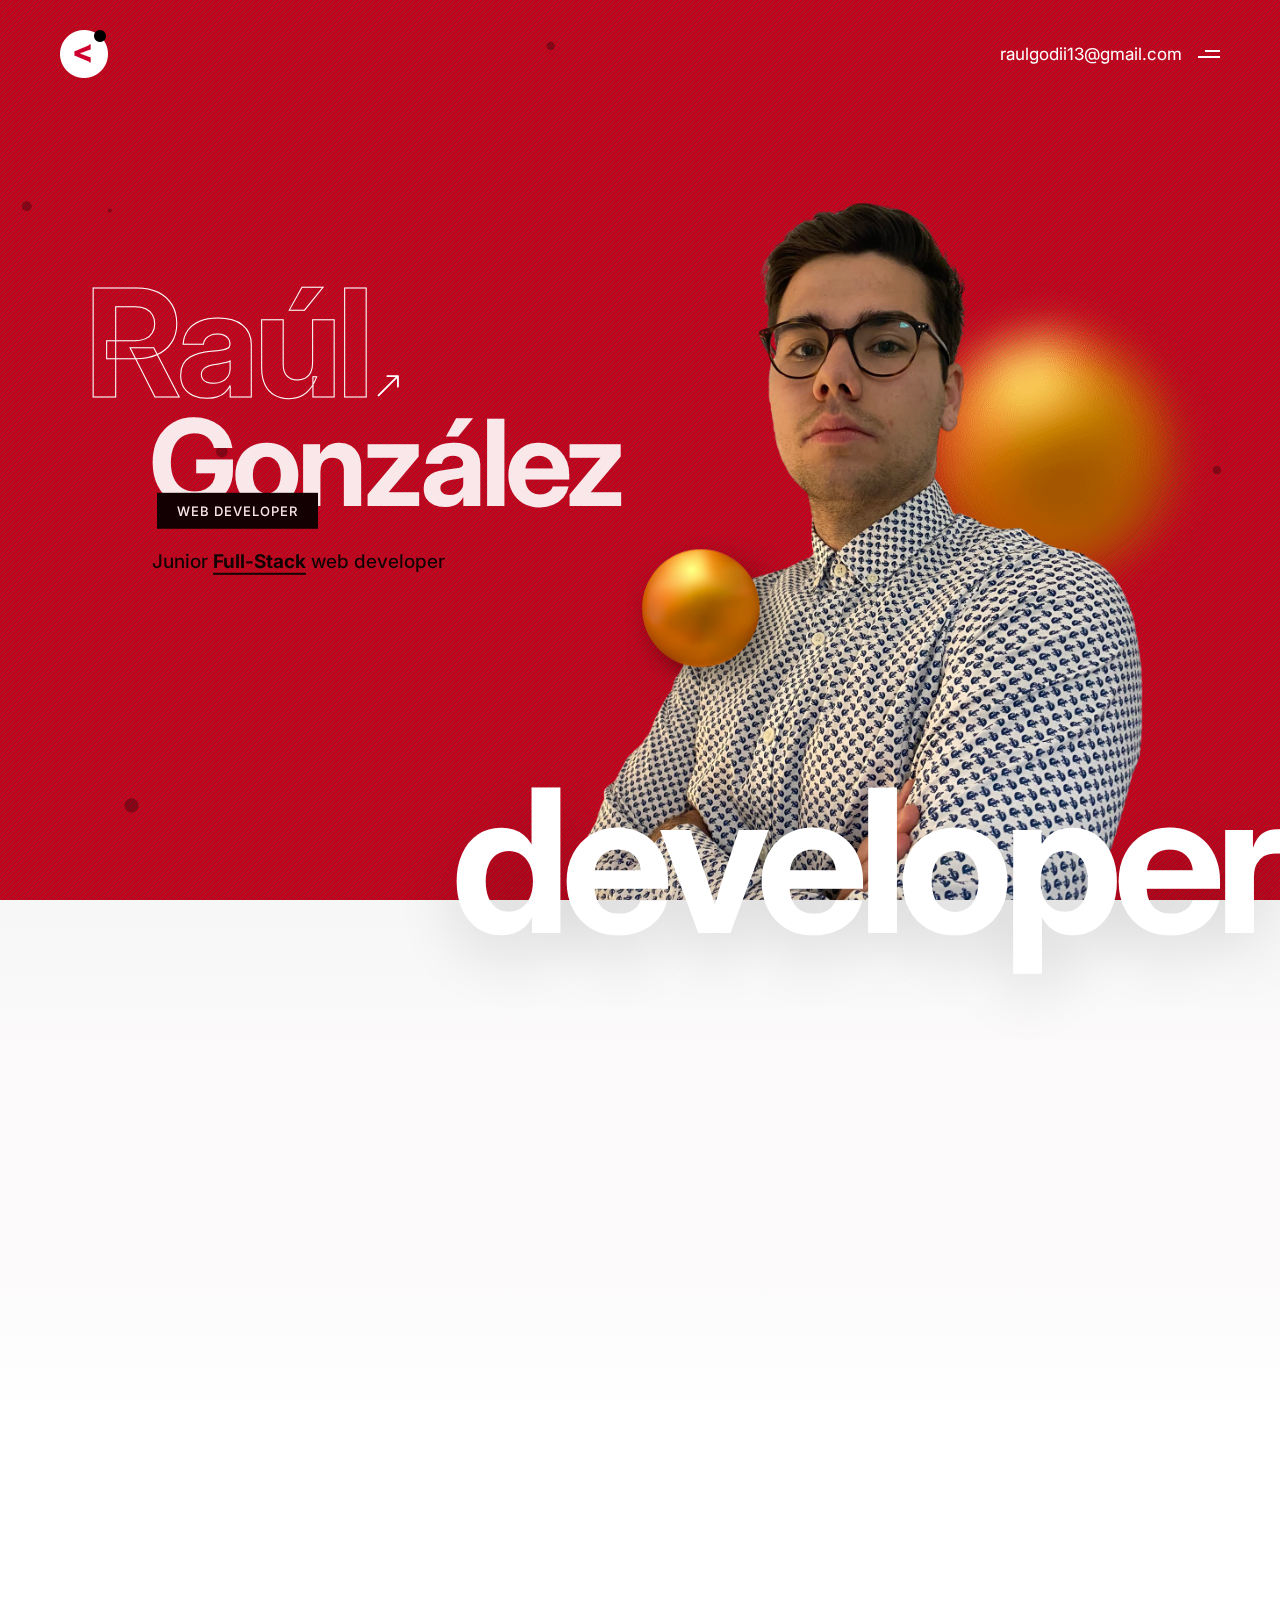
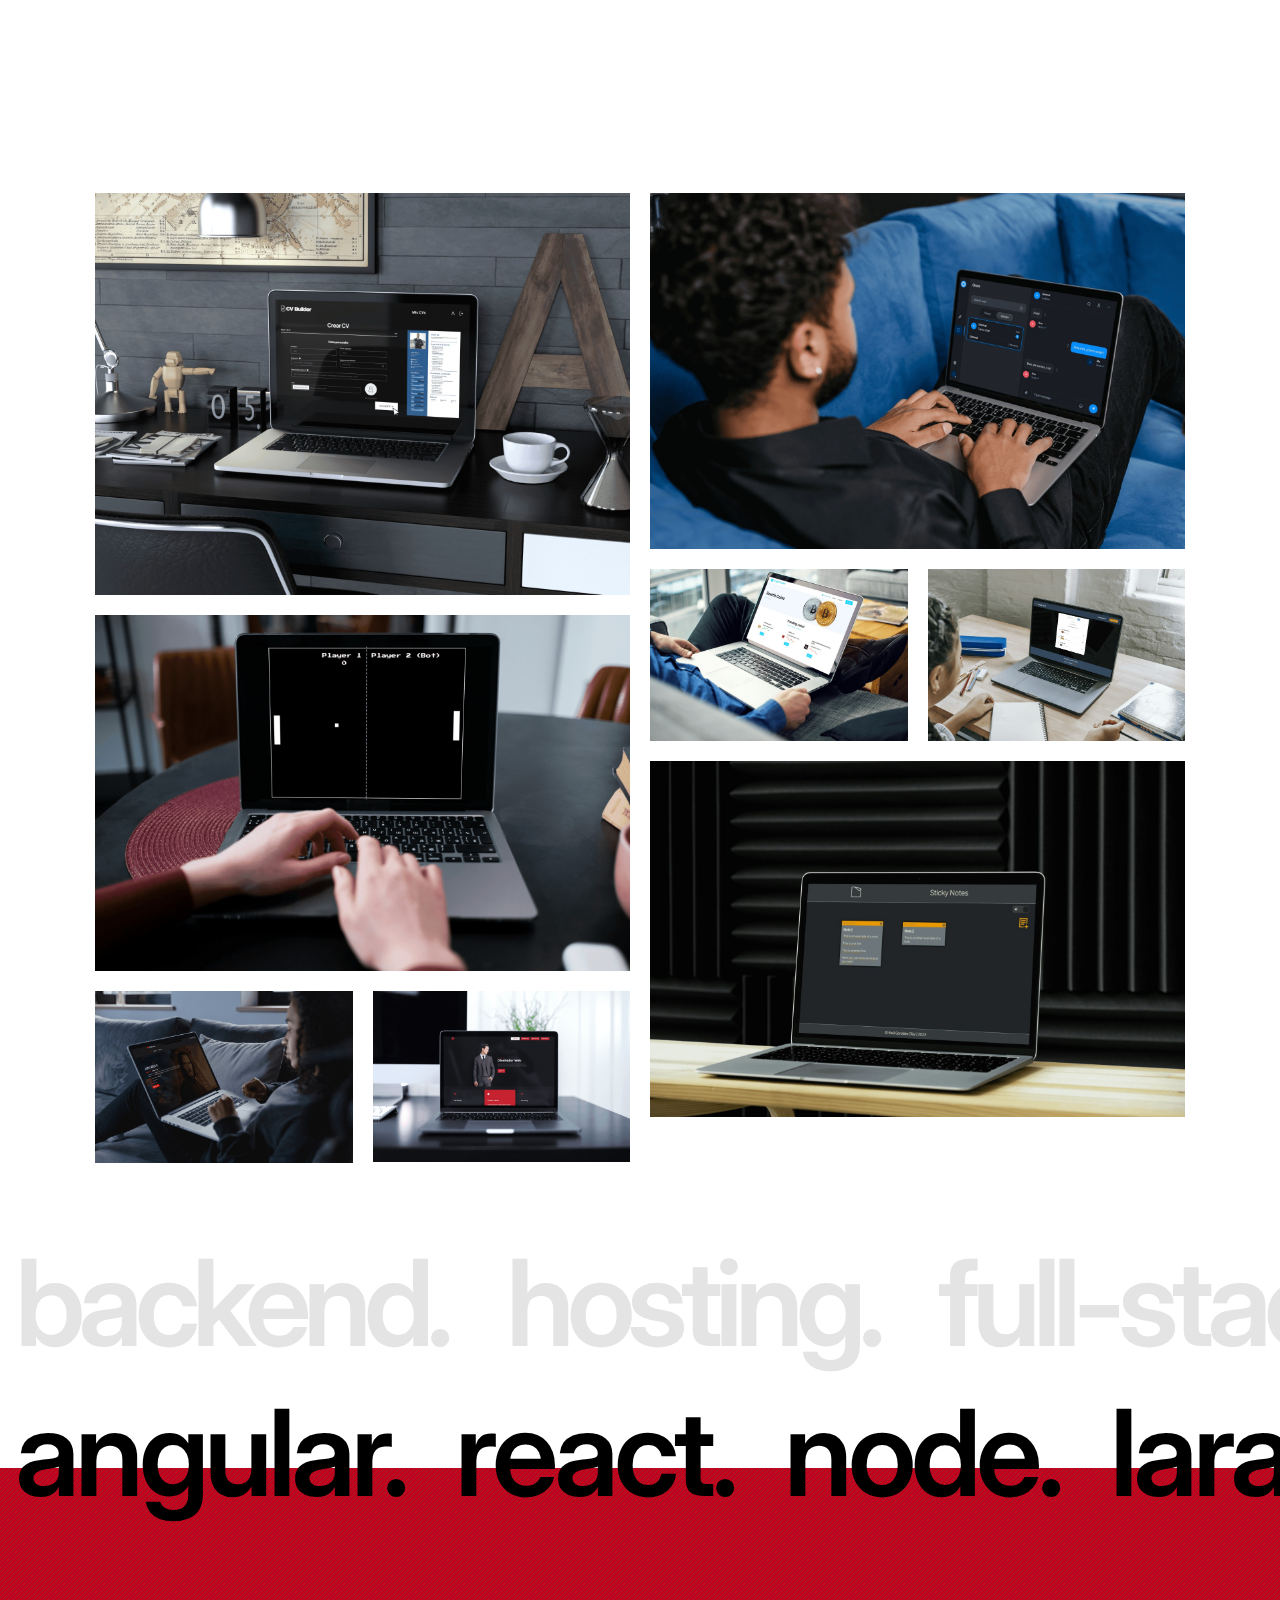
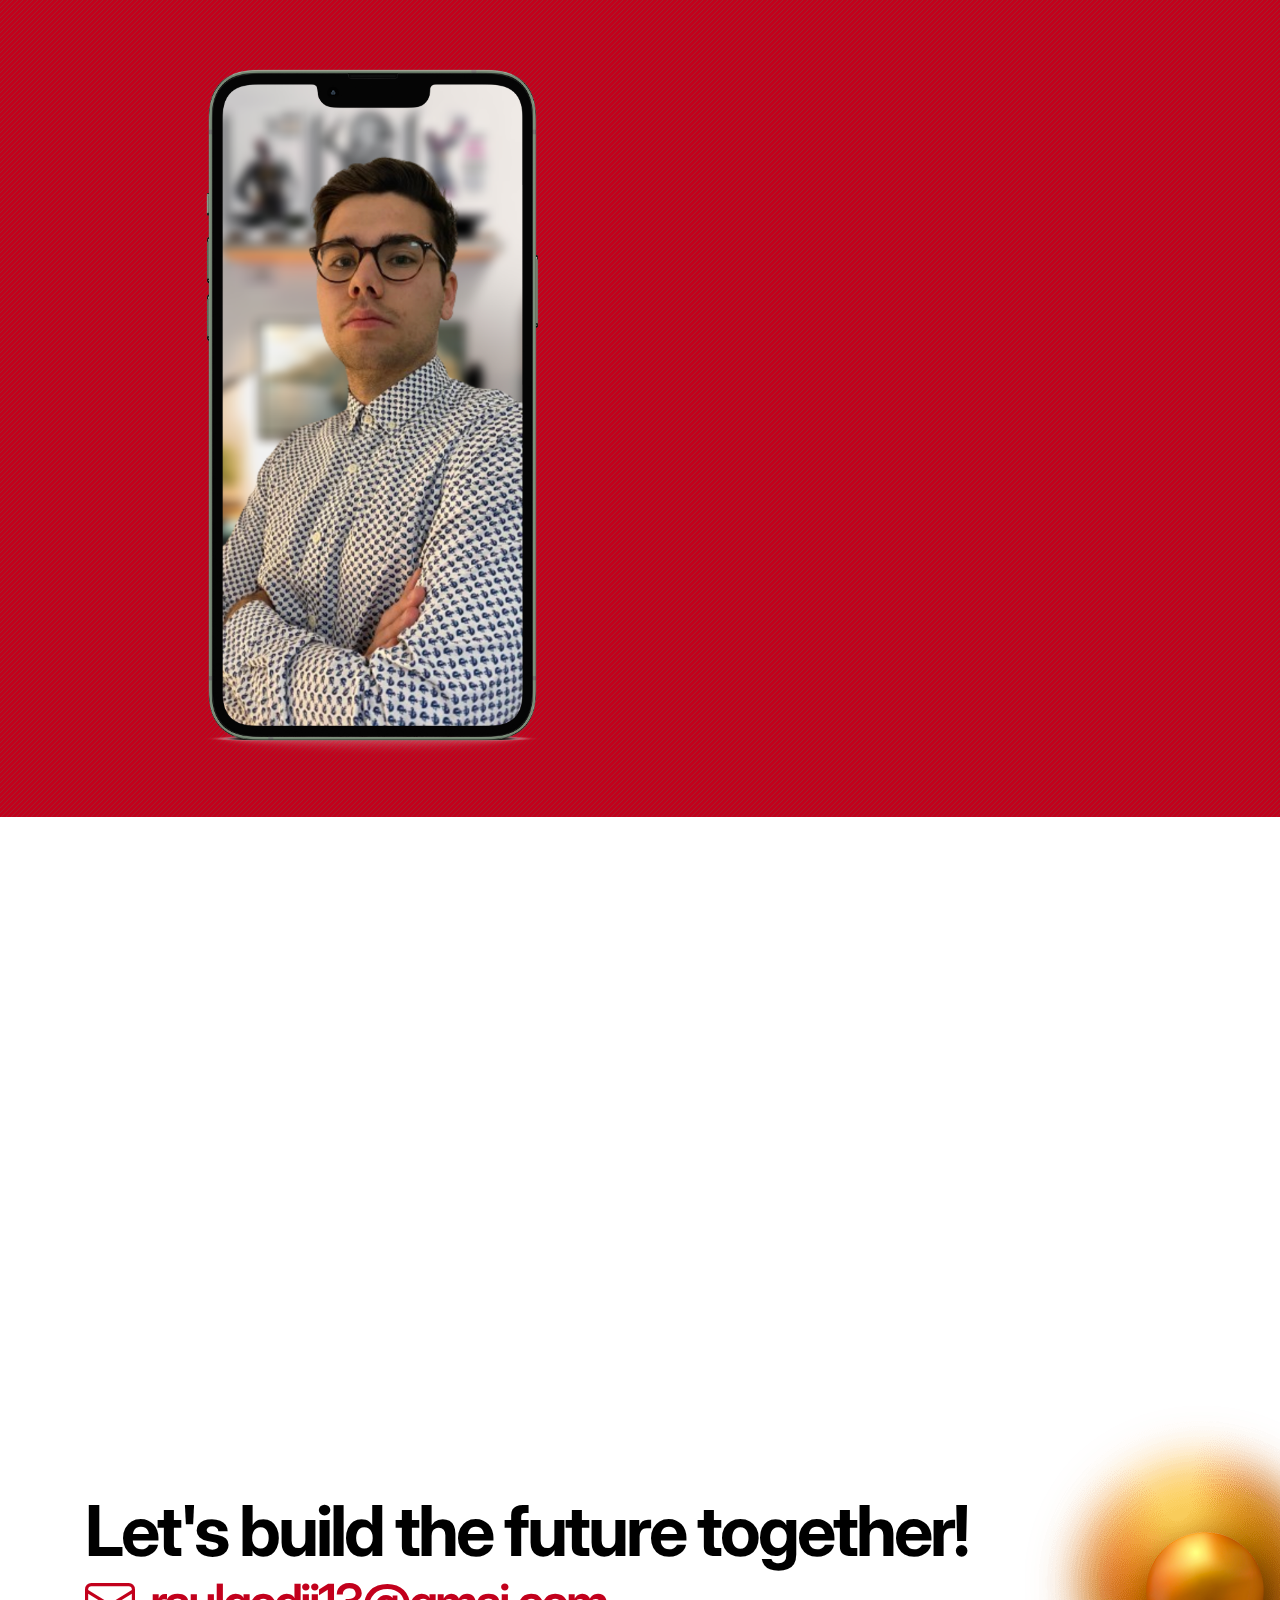
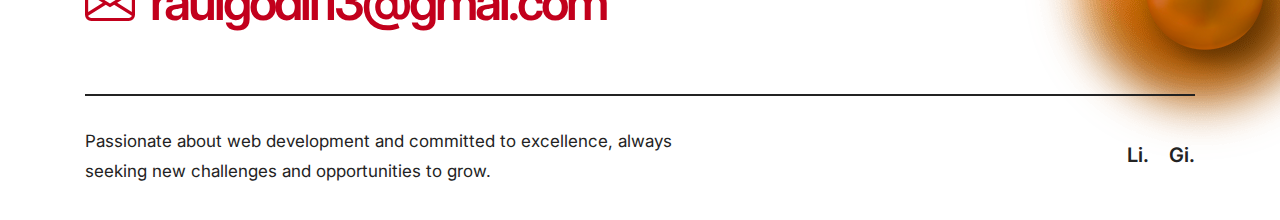
==== commit a9cee77f: "optimize img" ====
--- a/index.html
+++ b/index.html
@@ -280,7 +280,7 @@
                                     <div class="portfolio-box mousetip-wrapper">
                                         <a href="cvbuilder.html">
                                             <div class="portfolio-image overflow-hidden">
-                                                <img src="images/project1.png" alt="" data-no-retina="">
+                                                <img src="images/project1.jpeg" alt="" data-no-retina="">
                                             </div>
                                             <div class="caption bg-white border-radius-4px text-uppercase alt-font"
                                                 style="top: 38.5px; left: 1200px;">
@@ -297,7 +297,7 @@
                                     <div class="portfolio-box mousetip-wrapper">
                                         <a href="chatonline.html">
                                             <div class="portfolio-image overflow-hidden">
-                                                <img src="images/project2.png" alt="" data-no-retina="">
+                                                <img src="images/project2.jpeg" alt="" data-no-retina="">
                                             </div>
                                             <div class="caption bg-white border-radius-4px text-uppercase alt-font"
                                                 style="top: 20.5px; left: 655.5px;">
@@ -314,7 +314,7 @@
                                     <div class="portfolio-box mousetip-wrapper">
                                         <a href="cryptotracker.html">
                                             <div class="portfolio-image overflow-hidden">
-                                                <img src="images/project3.png" alt="" data-no-retina="">
+                                                <img src="images/project3.jpeg" alt="" data-no-retina="">
                                             </div>
                                             <div class="caption bg-white border-radius-4px text-uppercase alt-font"
                                                 style="top: 124px; left: 107px;">
@@ -332,7 +332,7 @@
                                     <div class="portfolio-box mousetip-wrapper">
                                         <a href="todolist.html">
                                             <div class="portfolio-image overflow-hidden">
-                                                <img src="images/project4.png" alt="" data-no-retina="">
+                                                <img src="images/project4.jpeg" alt="" data-no-retina="">
                                             </div>
                                             <div class="caption bg-white border-radius-4px text-uppercase alt-font">
                                                 <span class="text-dark-gray fw-600 lh-12 d-block">To-Do list</span>
@@ -348,7 +348,7 @@
                                     <div class="portfolio-box mousetip-wrapper">
                                         <a href="ponggame.html">
                                             <div class="portfolio-image overflow-hidden">
-                                                <img src="images/project5.png" alt="" data-no-retina="">
+                                                <img src="images/project5.jpeg" alt="" data-no-retina="">
                                             </div>
                                             <div class="caption bg-white border-radius-4px text-uppercase alt-font"
                                                 style="top: 41.5px; left: 1152px;">
@@ -365,7 +365,7 @@
                                     <div class="portfolio-box mousetip-wrapper">
                                         <a href="stickynotes.html">
                                             <div class="portfolio-image overflow-hidden">
-                                                <img src="images/project7.png" alt="" data-no-retina="">
+                                                <img src="images/project7.jpeg" alt="" data-no-retina="">
                                             </div>
                                             <div class="caption bg-white border-radius-4px text-uppercase alt-font">
                                                 <span class="text-dark-gray fw-600 lh-12 d-block">Sticky Notes</span>
@@ -381,7 +381,7 @@
                                     <div class="portfolio-box mousetip-wrapper">
                                         <a href="screenhunt.html">
                                             <div class="portfolio-image overflow-hidden">
-                                                <img src="images/project6.png" alt="" data-no-retina="">
+                                                <img src="images/project6.jpeg" alt="" data-no-retina="">
                                             </div>
                                             <div class="caption bg-white border-radius-4px text-uppercase alt-font"
                                                 style="top: 389px; left: 559px;">
@@ -398,7 +398,7 @@
                                     <div class="portfolio-box mousetip-wrapper">
                                         <a href="portfoliotemplate.html">
                                             <div class="portfolio-image overflow-hidden">
-                                                <img src="images/project8.png" alt="" data-no-retina="">
+                                                <img src="images/project8.jpeg" alt="" data-no-retina="">
                                             </div>
                                             <div class="caption bg-white border-radius-4px text-uppercase alt-font"
                                                 style="top: 160px; left: 535.5px;">
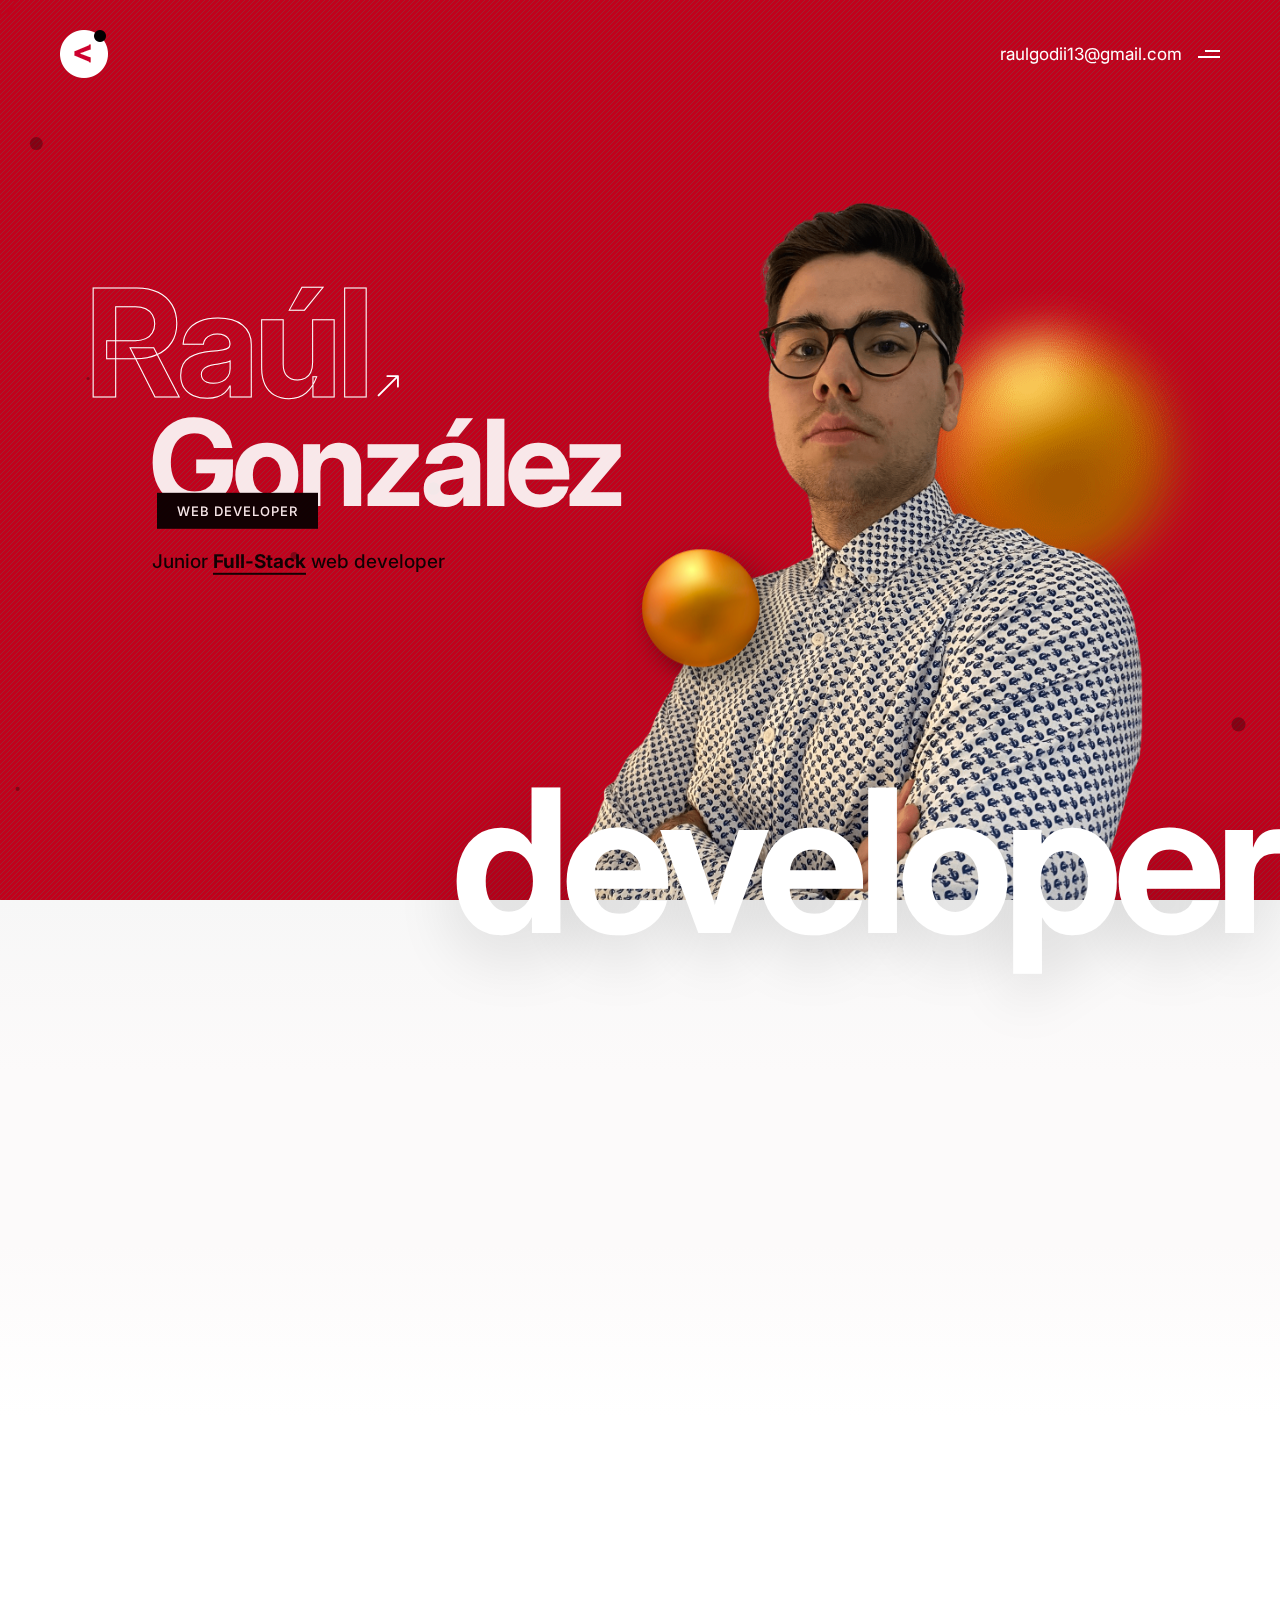
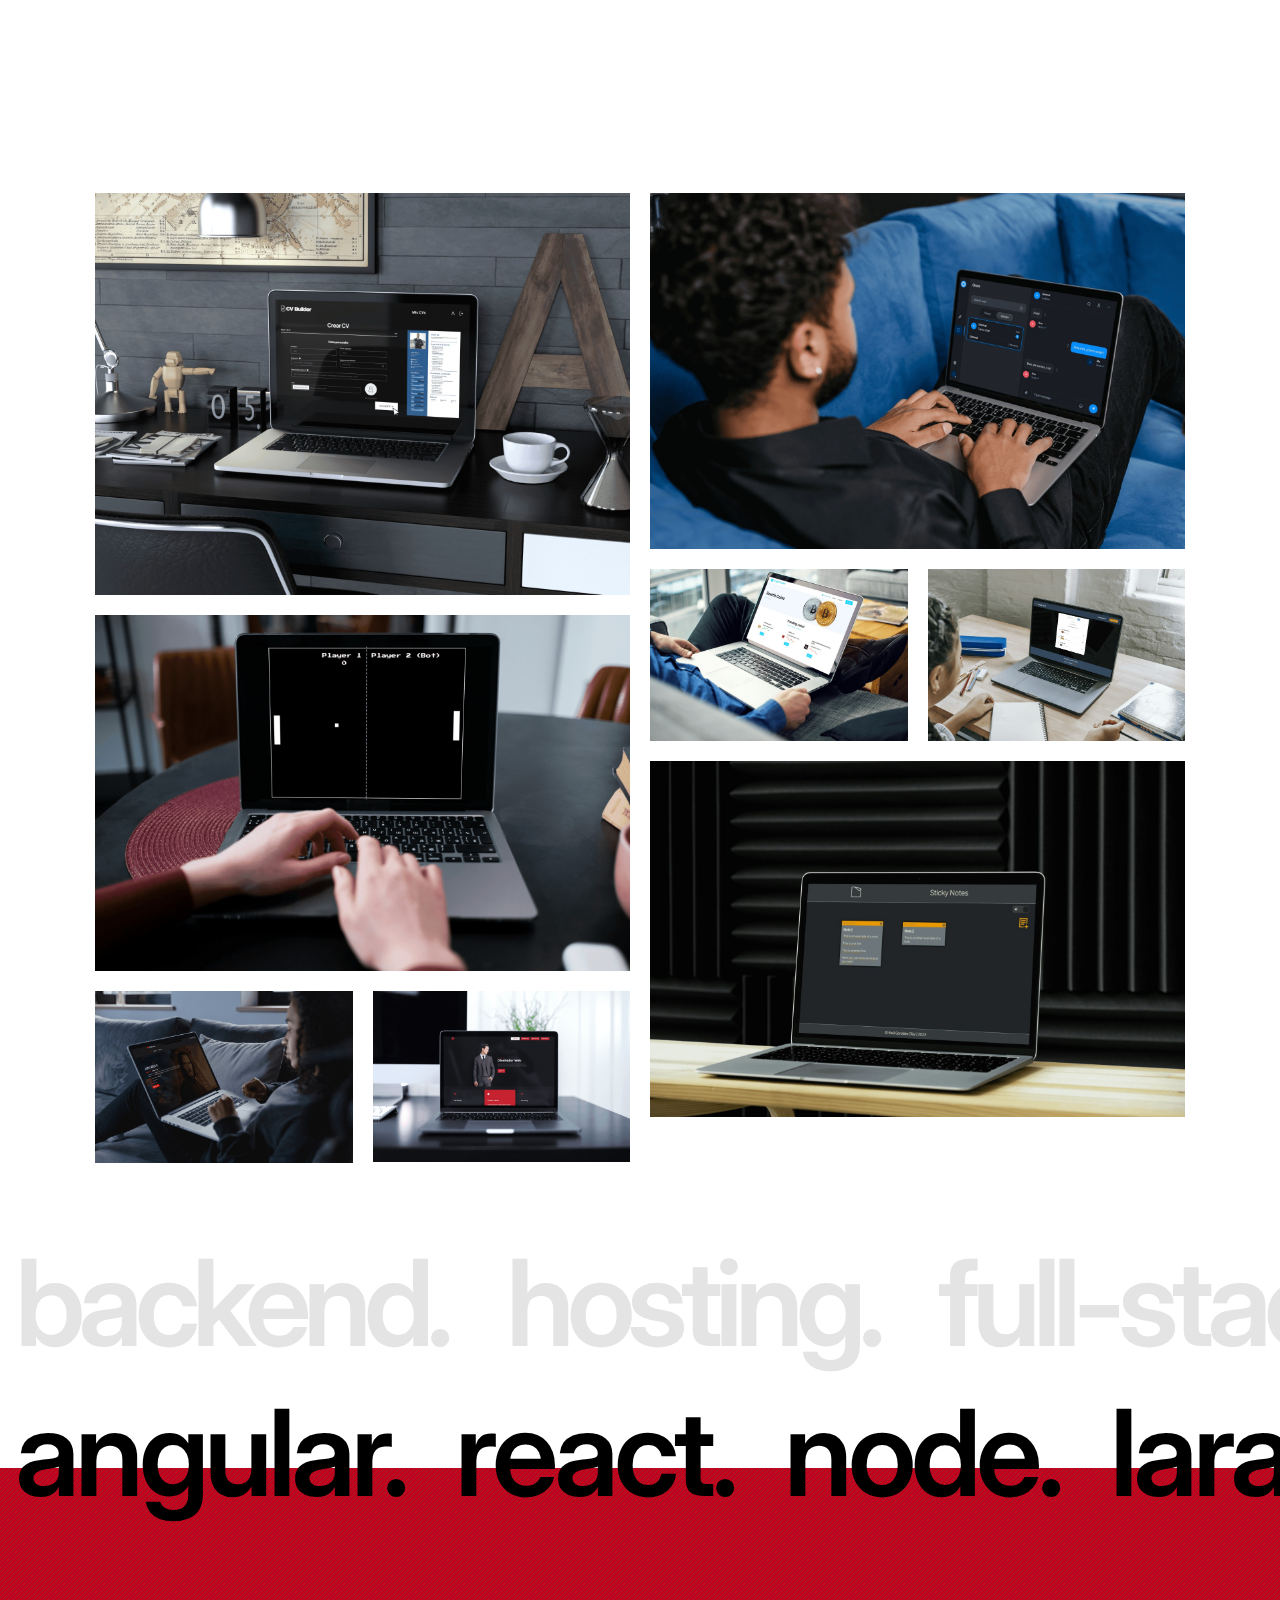
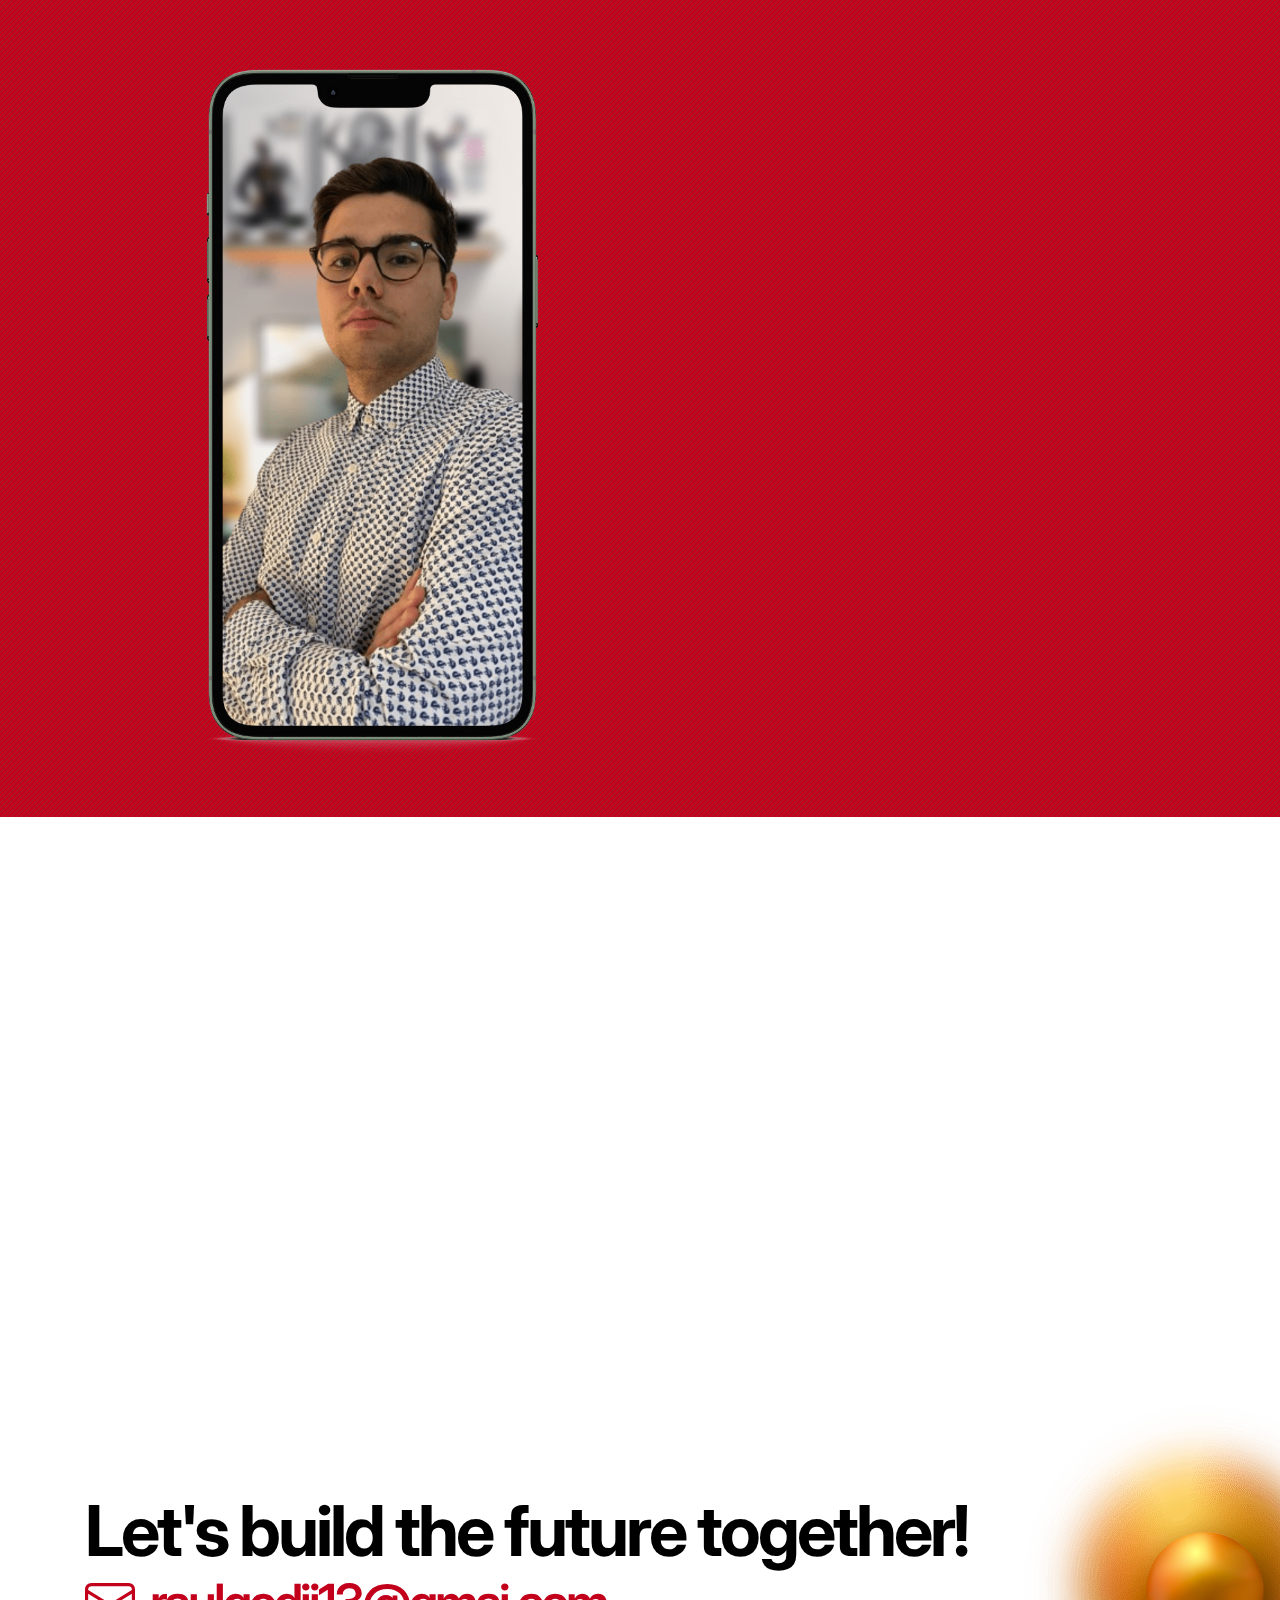
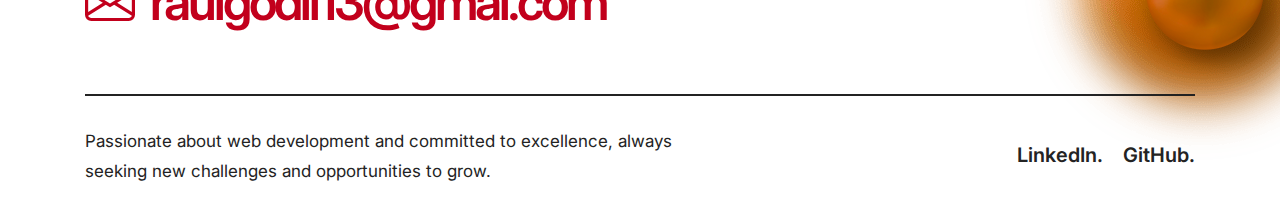
==== commit 44b86980: "link Li. Gi." ====
--- a/index.html
+++ b/index.html
@@ -738,8 +738,8 @@
                 </div>
                 <div class="col-md-5 elements-social social-text-style-01 text-start text-md-end sm-mb-20px">
                     <ul class="medium-icon dark fw-600">
-                        <li><a class="linkedin" href="https://www.linkedin.com/in/raul-gonzalez-diaz/" target="_blank">Li.</a></li>
-                        <li><a class="github" href="https://github.com/raulgodii" target="_blank">Gi.</a></li>
+                        <li><a class="linkedin" href="https://www.linkedin.com/in/raul-gonzalez-diaz/" target="_blank">LinkedIn.</a></li>
+                        <li><a class="github" href="https://github.com/raulgodii" target="_blank">GitHub.</a></li>
                     </ul>
                 </div>
             </div>
